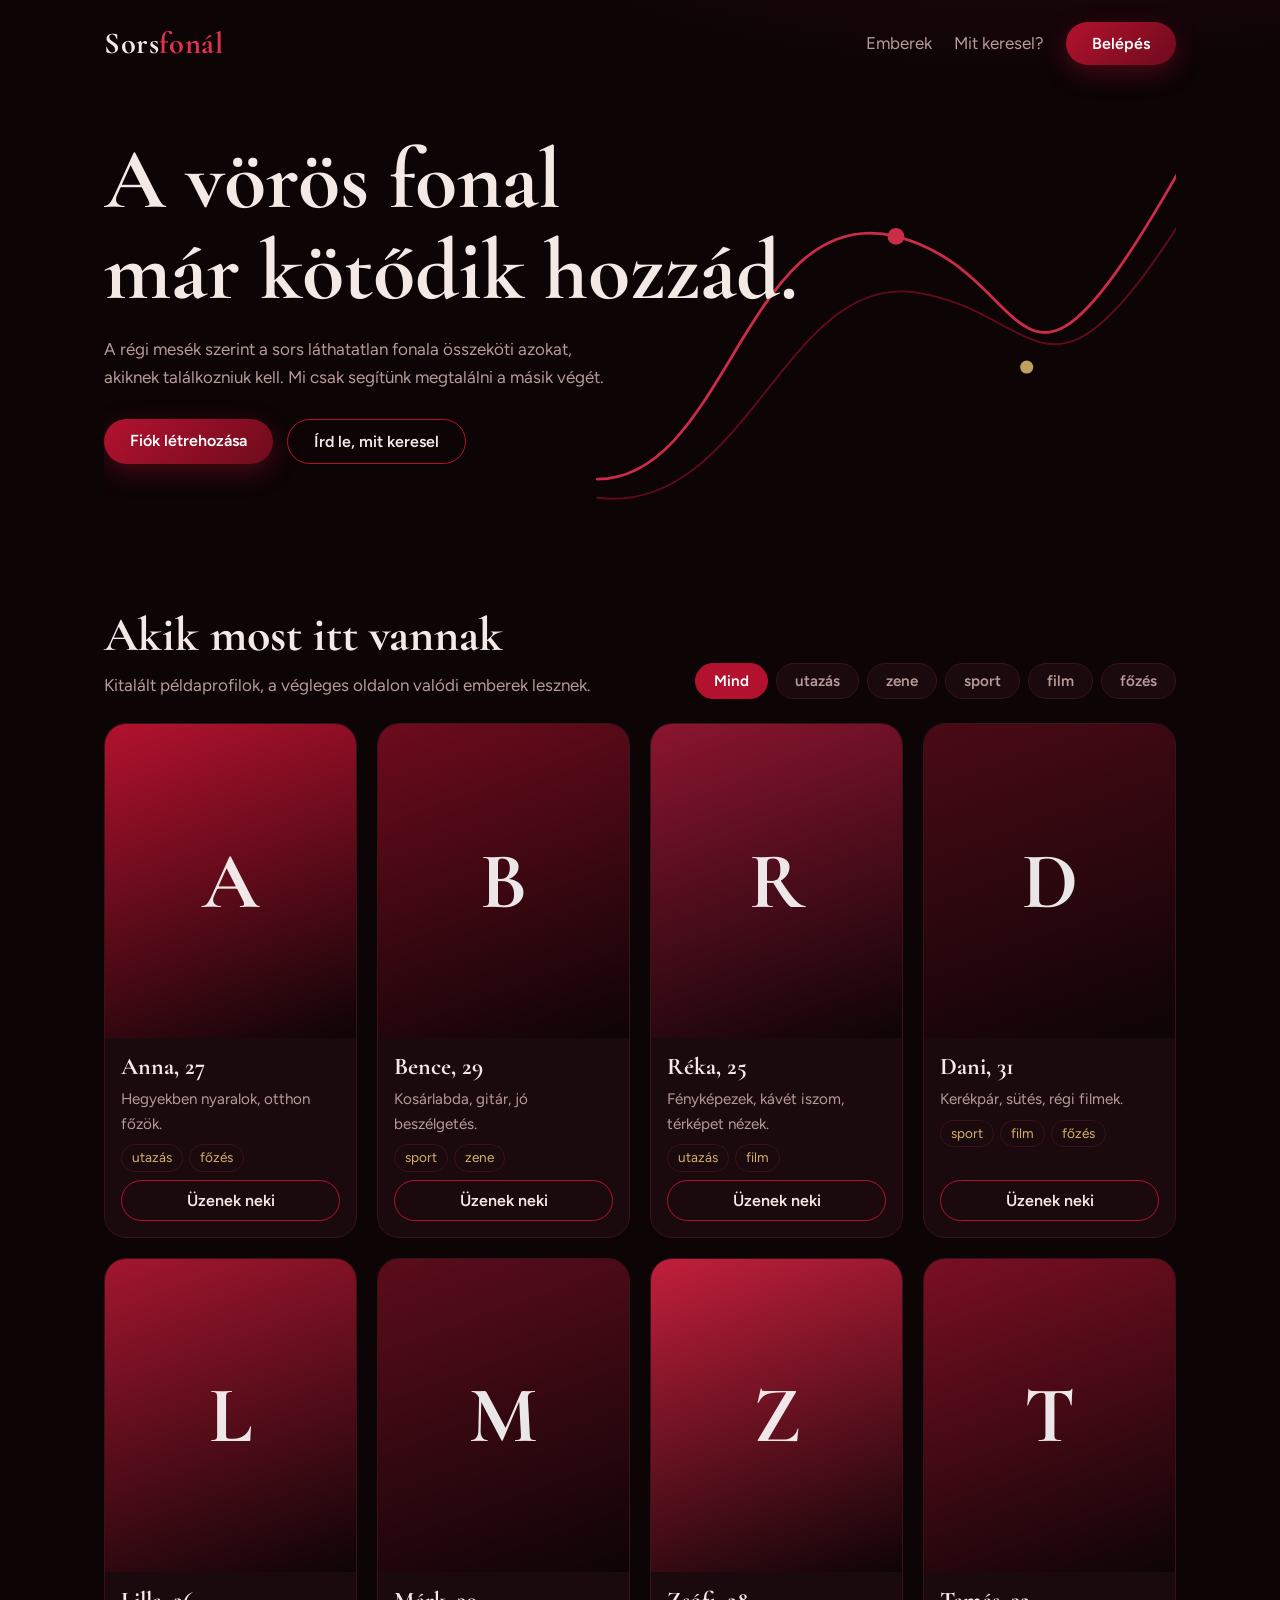
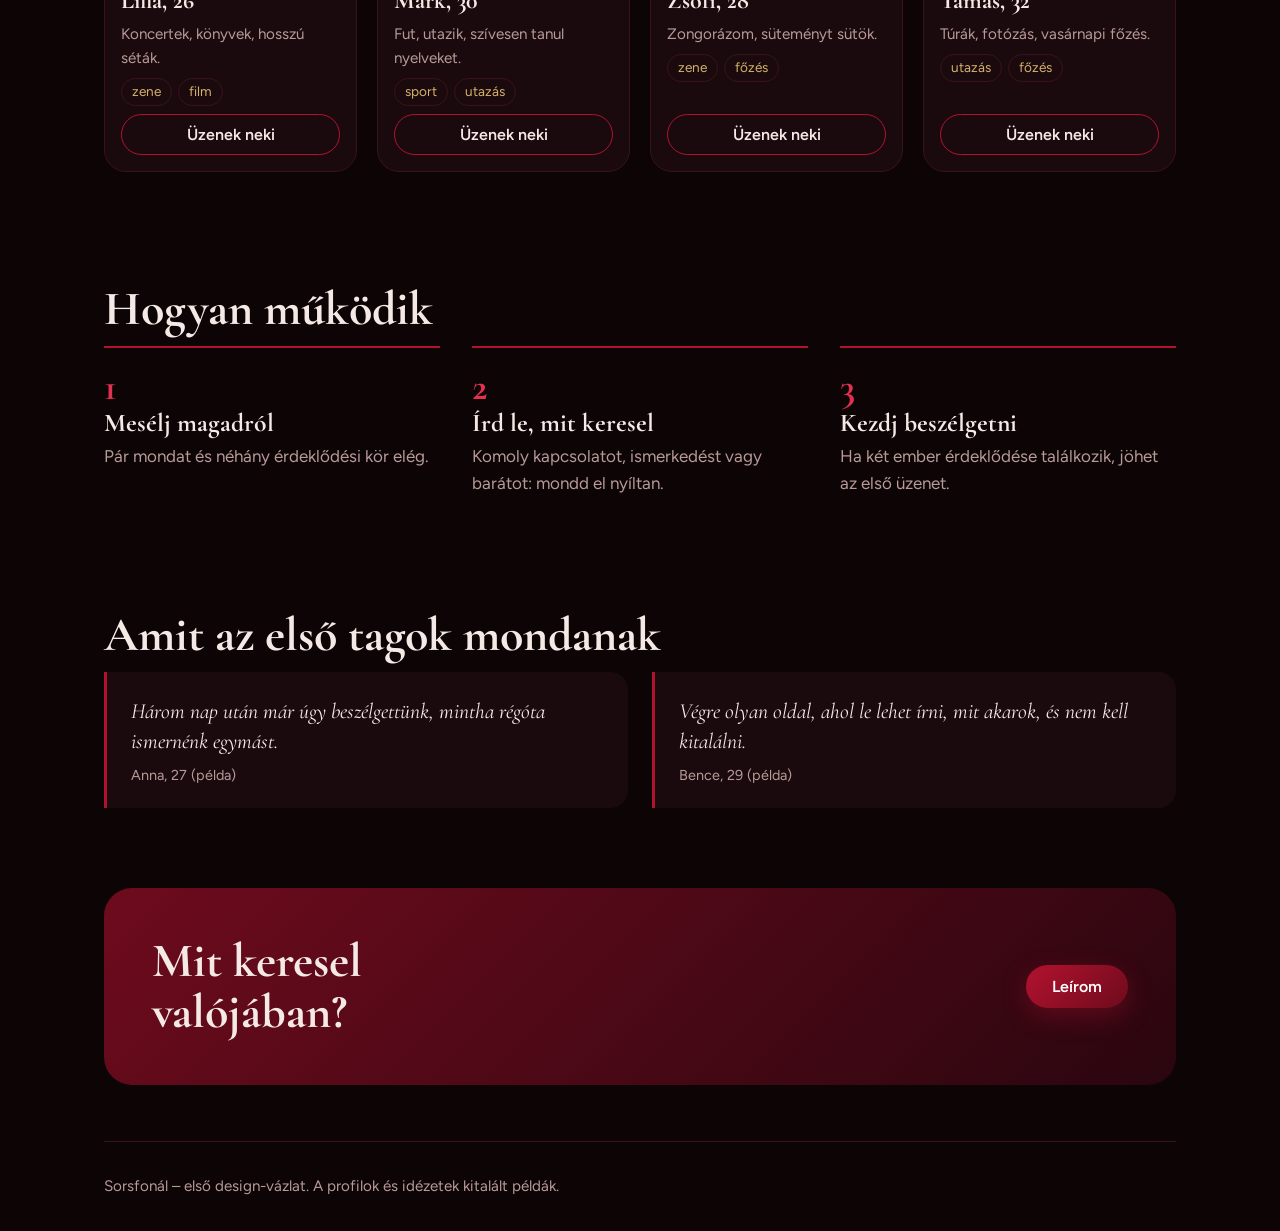
==== index.html @ 98fa2971 "Rename index (1).html to index.html" ====
<!DOCTYPE html>
<html lang="hu"><head><meta charset="utf-8"><meta name="viewport" content="width=device-width, initial-scale=1">
<title>Sorsfonál – a vörös fonal már kötődik hozzád</title>
<link href="https://fonts.googleapis.com/css2?family=Cormorant+Garamond:ital,wght@0,700;1,600&family=Figtree:wght@400;600&display=swap" rel="stylesheet">
<link rel="stylesheet" href="style.css"></head>
<body><div class="wrap">
<header><a class="logo" href="index.html">Sors<i>fonál</i></a>
<nav><a class="hide" href="#emberek">Emberek</a><a class="hide" href="keresek.html">Mit keresel?</a><a class="btn" href="belepes.html">Belépés</a></nav></header>

<div class="hero">
<svg class="thread" viewBox="0 0 600 500" fill="none" aria-hidden="true"><path d="M-20 420C120 420 140 120 300 160S420 420 620 60" stroke="#E0314F" stroke-width="3" stroke-linecap="round"/><path d="M-20 440C140 460 180 200 320 220S460 380 620 120" stroke="#6E0B1D" stroke-width="2" stroke-linecap="round"/><circle cx="300" cy="160" r="9" fill="#E0314F"/><circle cx="440" cy="300" r="7" fill="#D4B16A"/></svg>
<h1>A vörös fonal<br>már kötődik hozzád.</h1>
<p class="muted">A régi mesék szerint a sors láthatatlan fonala összeköti azokat, akiknek találkozniuk kell. Mi csak segítünk megtalálni a másik végét.</p>
<div class="row"><a class="btn" href="belepes.html">Fiók létrehozása</a><a class="btn ghost" href="keresek.html">Írd le, mit keresel</a></div>
</div>

<section id="emberek">
<div class="people-head"><div><h2>Akik most itt vannak</h2><p class="muted">Kitalált példaprofilok, a végleges oldalon valódi emberek lesznek.</p></div>
<div class="chips" id="chips"></div></div>
<div class="grid" id="grid"></div>
</section>

<section><h2>Hogyan működik</h2><div class="steps">
<div><h3>Mesélj magadról</h3><p class="muted">Pár mondat és néhány érdeklődési kör elég.</p></div>
<div><h3>Írd le, mit keresel</h3><p class="muted">Komoly kapcsolatot, ismerkedést vagy barátot: mondd el nyíltan.</p></div>
<div><h3>Kezdj beszélgetni</h3><p class="muted">Ha két ember érdeklődése találkozik, jöhet az első üzenet.</p></div></div></section>

<section><h2>Amit az első tagok mondanak</h2><div class="quotes">
<blockquote>Három nap után már úgy beszélgettünk, mintha régóta ismernénk egymást.<small>Anna, 27 (példa)</small></blockquote>
<blockquote>Végre olyan oldal, ahol le lehet írni, mit akarok, és nem kell kitalálni.<small>Bence, 29 (példa)</small></blockquote></div></section>

<div class="cta"><h2>Mit keresel valójában?</h2><a class="btn" href="keresek.html">Leírom</a></div>
<footer>Sorsfonál – első design-vázlat. A profilok és idézetek kitalált példák.</footer>
</div>
<script>
const P=[
['Anna',27,'Hegyekben nyaralok, otthon főzök.',['utazás','főzés'],'#B3122E'],
['Bence',29,'Kosárlabda, gitár, jó beszélgetés.',['sport','zene'],'#6E0B1D'],
['Réka',25,'Fényképezek, kávét iszom, térképet nézek.',['utazás','film'],'#8C1530'],
['Dani',31,'Kerékpár, sütés, régi filmek.',['sport','film','főzés'],'#4A0A15'],
['Lilla',26,'Koncertek, könyvek, hosszú séták.',['zene','film'],'#A3162F'],
['Márk',30,'Fut, utazik, szívesen tanul nyelveket.',['sport','utazás'],'#5C0C1B'],
['Zsófi',28,'Zongorázom, süteményt sütök.',['zene','főzés'],'#C21F3B'],
['Tamás',32,'Túrák, fotózás, vasárnapi főzés.',['utazás','főzés'],'#7A0F22']];
const T=['Mind','utazás','zene','sport','film','főzés'];let cur='Mind';
const chips=document.getElementById('chips'),grid=document.getElementById('grid');
function draw(){
 chips.innerHTML=T.map(t=>`<button class="chip" aria-pressed="${t===cur}" data-t="${t}">${t}</button>`).join('');
 grid.innerHTML=P.filter(p=>cur==='Mind'||p[3].includes(cur)).map(p=>`<article class="person"><div class="pic" style="background:linear-gradient(160deg,${p[4]},#0D0406)">${p[0][0]}</div><div class="in"><h3>${p[0]}, ${p[1]}</h3><p>${p[2]}</p><div class="tags">${p[3].map(x=>`<span>${x}</span>`).join('')}</div><a class="btn ghost" href="belepes.html">Üzenek neki</a></div></article>`).join('');
 chips.querySelectorAll('button').forEach(b=>b.onclick=()=>{cur=b.dataset.t;draw()});
}
draw();
</script></body></html>
---- style.css ----
:root{--bg:#0D0406;--panel:#1A0A0E;--line:#3A1219;--red:#B3122E;--red2:#E0314F;--deep:#6E0B1D;--gold:#D4B16A;--ink:#F5E9E6;--muted:#B89A98;
--head:'Cormorant Garamond',Georgia,serif;--body:'Figtree','Segoe UI',Arial,sans-serif}
*{box-sizing:border-box;margin:0}
body{background:radial-gradient(1200px 600px at 80% -10%,#3A0A16 0%,transparent 60%),var(--bg);color:var(--ink);font:1.0625rem/1.6 var(--body);min-height:100vh}
a{color:inherit}
:focus-visible{outline:3px solid var(--gold);outline-offset:3px}
.wrap{max-width:1120px;margin:0 auto;padding:0 24px}
header{display:flex;justify-content:space-between;align-items:center;padding:22px 0}
.logo{font:700 1.9rem var(--head);text-decoration:none;letter-spacing:.02em}
.logo i{color:var(--red2);font-style:normal}
nav{display:flex;gap:22px;align-items:center}
nav a{text-decoration:none;color:var(--muted)}
nav a:hover{color:var(--ink)}
.btn{font:600 1rem var(--body);border:0;border-radius:999px;padding:12px 26px;cursor:pointer;background:linear-gradient(135deg,var(--red),var(--deep));color:#fff;text-decoration:none;display:inline-block;box-shadow:0 8px 24px rgba(179,18,46,.35)}
.btn.ghost{background:transparent;border:1px solid var(--red);box-shadow:none;color:var(--ink)}
h1,h2,h3{font-family:var(--head);font-weight:700;line-height:1.05}
h1{font-size:clamp(2.8rem,7vw,5.4rem);margin-bottom:20px}
h2{font-size:clamp(2rem,4vw,3rem);margin-bottom:12px}
.muted{color:var(--muted)}
.hero{position:relative;padding:48px 0 90px;overflow:hidden}
.hero p{max-width:46ch;margin-bottom:28px}
.hero .row{display:flex;gap:14px;flex-wrap:wrap}
.thread{position:absolute;right:-40px;top:0;width:60%;max-width:640px;height:100%;z-index:-1;opacity:.9}
section{padding:56px 0}
.people-head{display:flex;justify-content:space-between;align-items:end;gap:16px;flex-wrap:wrap;margin-bottom:24px}
.chips{display:flex;gap:8px;flex-wrap:wrap}
.chip{font:600 .95rem var(--body);border:1px solid var(--line);background:var(--panel);color:var(--muted);border-radius:999px;padding:8px 18px;cursor:pointer}
.chip[aria-pressed=true]{background:var(--red);border-color:var(--red);color:#fff}
.grid{display:grid;grid-template-columns:repeat(4,1fr);gap:20px}
.person{background:var(--panel);border:1px solid var(--line);border-radius:22px;overflow:hidden;display:flex;flex-direction:column}
.pic{aspect-ratio:4/5;display:grid;place-items:center;font:700 5rem var(--head);color:rgba(255,255,255,.9)}
.person div.in{padding:16px;display:flex;flex-direction:column;gap:8px;flex:1}
.person h3{font-size:1.5rem}
.person p{color:var(--muted);font-size:.95rem}
.tags{display:flex;gap:6px;flex-wrap:wrap}
.tags span{border:1px solid var(--line);border-radius:999px;padding:2px 10px;font-size:.85rem;color:var(--gold)}
.person .btn{margin-top:auto;text-align:center;padding:10px}
.steps{display:grid;grid-template-columns:repeat(3,1fr);gap:32px;counter-reset:s}
.steps div{border-top:2px solid var(--red);padding-top:16px}
.steps h3{font-size:1.6rem;margin-bottom:6px}
.steps div::before{counter-increment:s;content:counter(s);font:700 2.4rem var(--head);color:var(--red2)}
.quotes{display:grid;grid-template-columns:1fr 1fr;gap:24px}
blockquote{background:var(--panel);border-left:3px solid var(--red);padding:24px;border-radius:0 18px 18px 0;font:italic 1.35rem/1.4 var(--head)}
blockquote small{display:block;margin-top:10px;font:.9rem var(--body);color:var(--muted)}
.cta{background:linear-gradient(135deg,var(--deep),#2A060F);border-radius:28px;padding:48px;display:flex;justify-content:space-between;align-items:center;gap:24px;flex-wrap:wrap;margin:24px 0 56px}
.cta h2{max-width:16ch;margin:0}
footer{padding:32px 0;color:var(--muted);font-size:.95rem;border-top:1px solid var(--line)}
.card{max-width:520px;margin:40px auto 80px;background:var(--panel);border:1px solid var(--line);border-radius:26px;padding:36px}
.card.wide{max-width:760px}
.card h1{font-size:2.6rem;margin-bottom:8px}
label,legend{display:block;font-weight:600;margin:16px 0 6px}
input,select,textarea{width:100%;font:inherit;color:var(--ink);background:var(--bg);border:1px solid var(--line);border-radius:14px;padding:12px 14px}
textarea{min-height:130px;resize:vertical}
fieldset{border:0;padding:0}
.checks{display:flex;gap:8px;flex-wrap:wrap}
.checks label{font-weight:400;margin:0;border:1px solid var(--line);border-radius:999px;padding:6px 14px;cursor:pointer}
.checks input{width:auto;margin-right:6px}
.two{display:grid;grid-template-columns:1fr 1fr;gap:14px}
.tabs{display:flex;gap:8px;margin:20px 0 4px}
.msg{margin-top:16px;color:var(--gold)}
@media(max-width:900px){.grid{grid-template-columns:repeat(2,1fr)}.steps,.quotes{grid-template-columns:1fr}.thread{opacity:.35;width:100%}nav a.hide{display:none}}
@media(max-width:480px){.two{grid-template-columns:1fr}.cta{padding:32px 24px}}
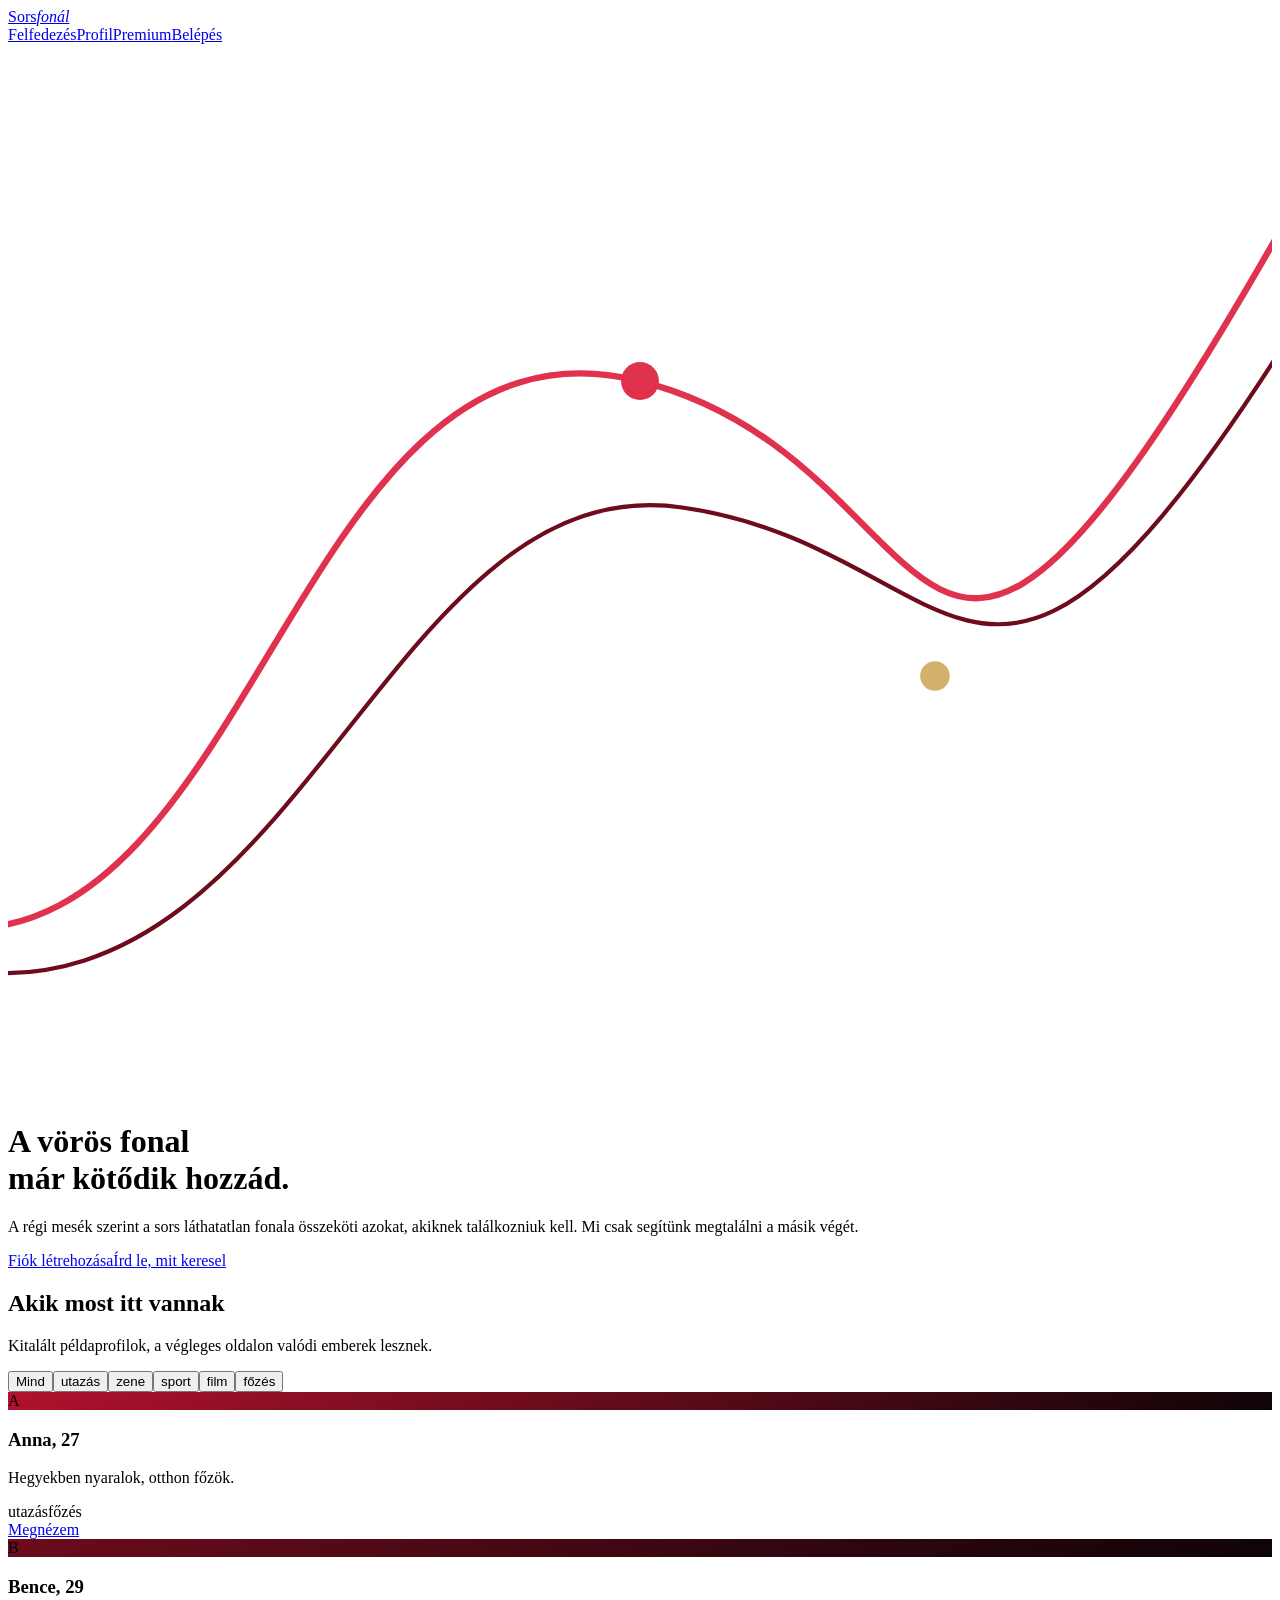
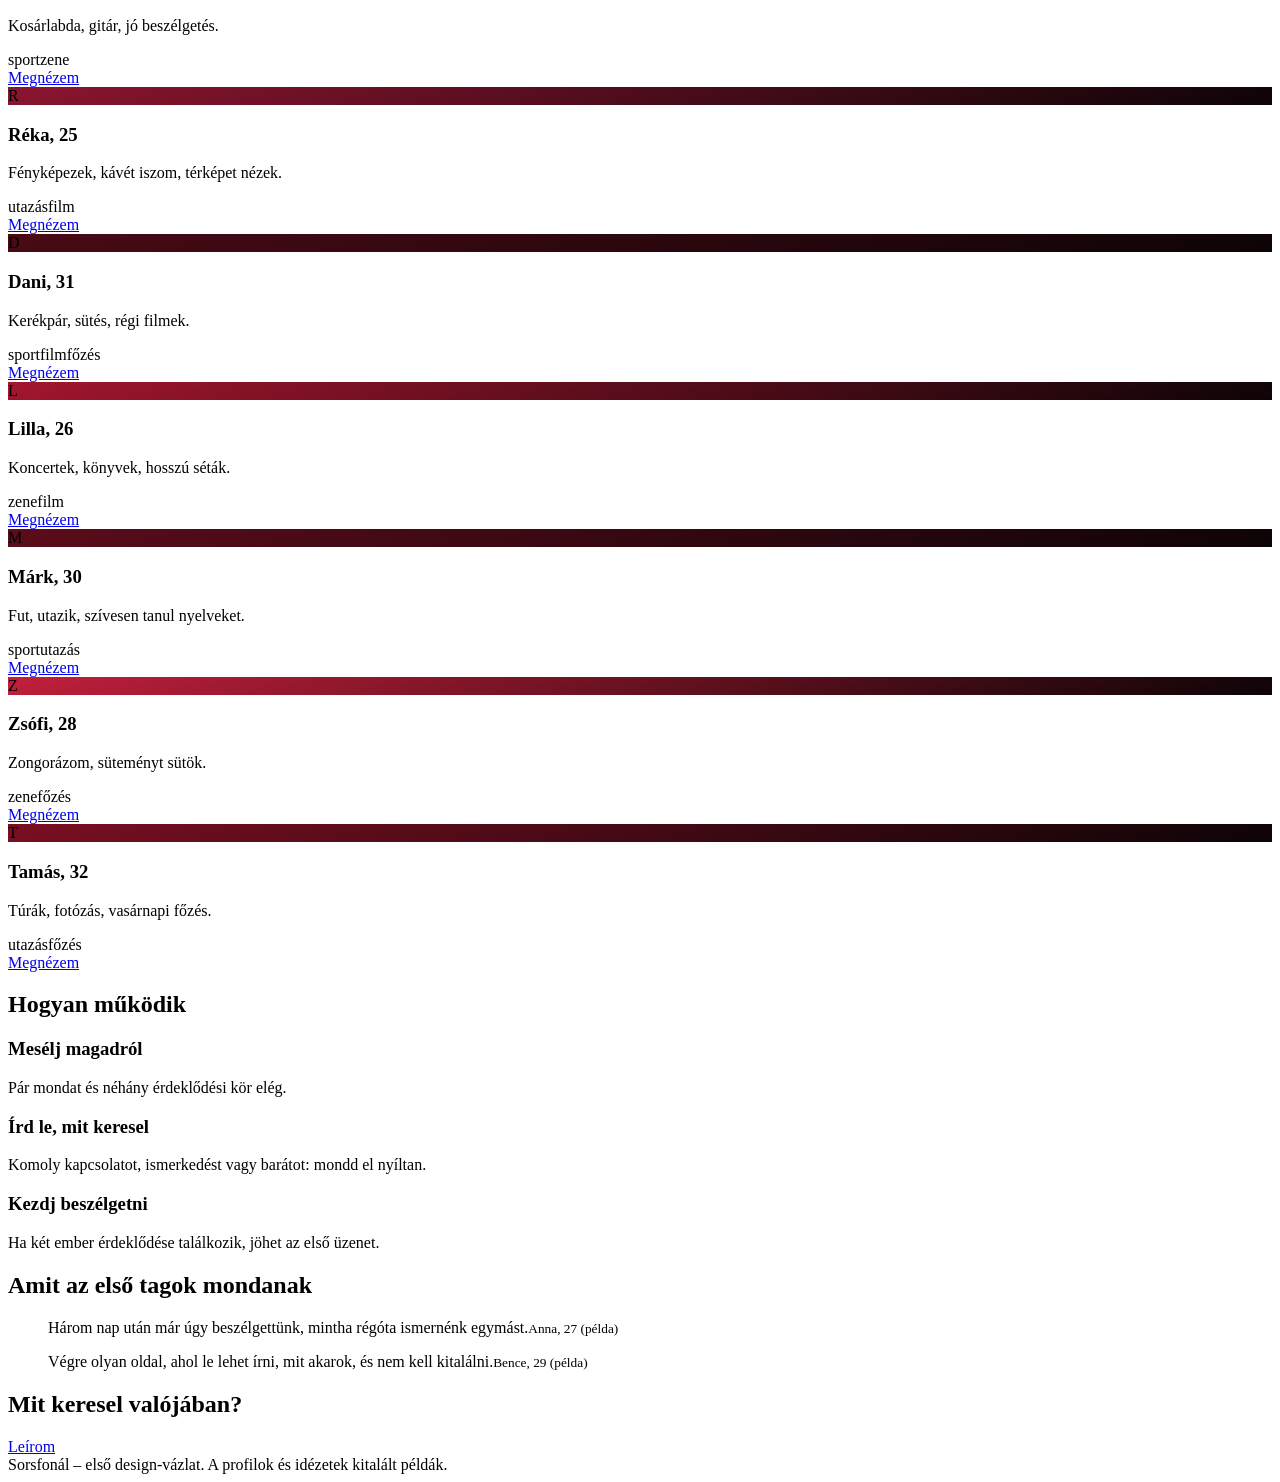
==== commit 02d0f5d4: "Rename index (2).html to index.html" ====
--- a/index.html
+++ b/index.html
@@ -2,10 +2,10 @@
 <html lang="hu"><head><meta charset="utf-8"><meta name="viewport" content="width=device-width, initial-scale=1">
 <title>Sorsfonál – a vörös fonal már kötődik hozzád</title>
 <link href="https://fonts.googleapis.com/css2?family=Cormorant+Garamond:ital,wght@0,700;1,600&family=Figtree:wght@400;600&display=swap" rel="stylesheet">
-<link rel="stylesheet" href="style.css"></head>
+<link rel="stylesheet" href="style.css"><script src="script.js"></script></head>
 <body><div class="wrap">
 <header><a class="logo" href="index.html">Sors<i>fonál</i></a>
-<nav><a class="hide" href="#emberek">Emberek</a><a class="hide" href="keresek.html">Mit keresel?</a><a class="btn" href="belepes.html">Belépés</a></nav></header>
+<nav><a href="felfedezes.html">Felfedezés</a><a href="profil.html">Profil</a><a href="premium.html">Premium</a><a class="btn" href="belepes.html">Belépés</a></nav></header>
 
 <div class="hero">
 <svg class="thread" viewBox="0 0 600 500" fill="none" aria-hidden="true"><path d="M-20 420C120 420 140 120 300 160S420 420 620 60" stroke="#E0314F" stroke-width="3" stroke-linecap="round"/><path d="M-20 440C140 460 180 200 320 220S460 380 620 120" stroke="#6E0B1D" stroke-width="2" stroke-linecap="round"/><circle cx="300" cy="160" r="9" fill="#E0314F"/><circle cx="440" cy="300" r="7" fill="#D4B16A"/></svg>
@@ -46,7 +46,7 @@
 const chips=document.getElementById('chips'),grid=document.getElementById('grid');
 function draw(){
  chips.innerHTML=T.map(t=>`<button class="chip" aria-pressed="${t===cur}" data-t="${t}">${t}</button>`).join('');
- grid.innerHTML=P.filter(p=>cur==='Mind'||p[3].includes(cur)).map(p=>`<article class="person"><div class="pic" style="background:linear-gradient(160deg,${p[4]},#0D0406)">${p[0][0]}</div><div class="in"><h3>${p[0]}, ${p[1]}</h3><p>${p[2]}</p><div class="tags">${p[3].map(x=>`<span>${x}</span>`).join('')}</div><a class="btn ghost" href="belepes.html">Üzenek neki</a></div></article>`).join('');
+ grid.innerHTML=P.filter(p=>cur==='Mind'||p[3].includes(cur)).map(p=>`<article class="person"><div class="pic" style="background:linear-gradient(160deg,${p[4]},#0D0406)">${p[0][0]}</div><div class="in"><h3>${p[0]}, ${p[1]}</h3><p>${p[2]}</p><div class="tags">${p[3].map(x=>`<span>${x}</span>`).join('')}</div><a class="btn ghost" href="felfedezes.html">Megnézem</a></div></article>`).join('');
  chips.querySelectorAll('button').forEach(b=>b.onclick=()=>{cur=b.dataset.t;draw()});
 }
 draw();
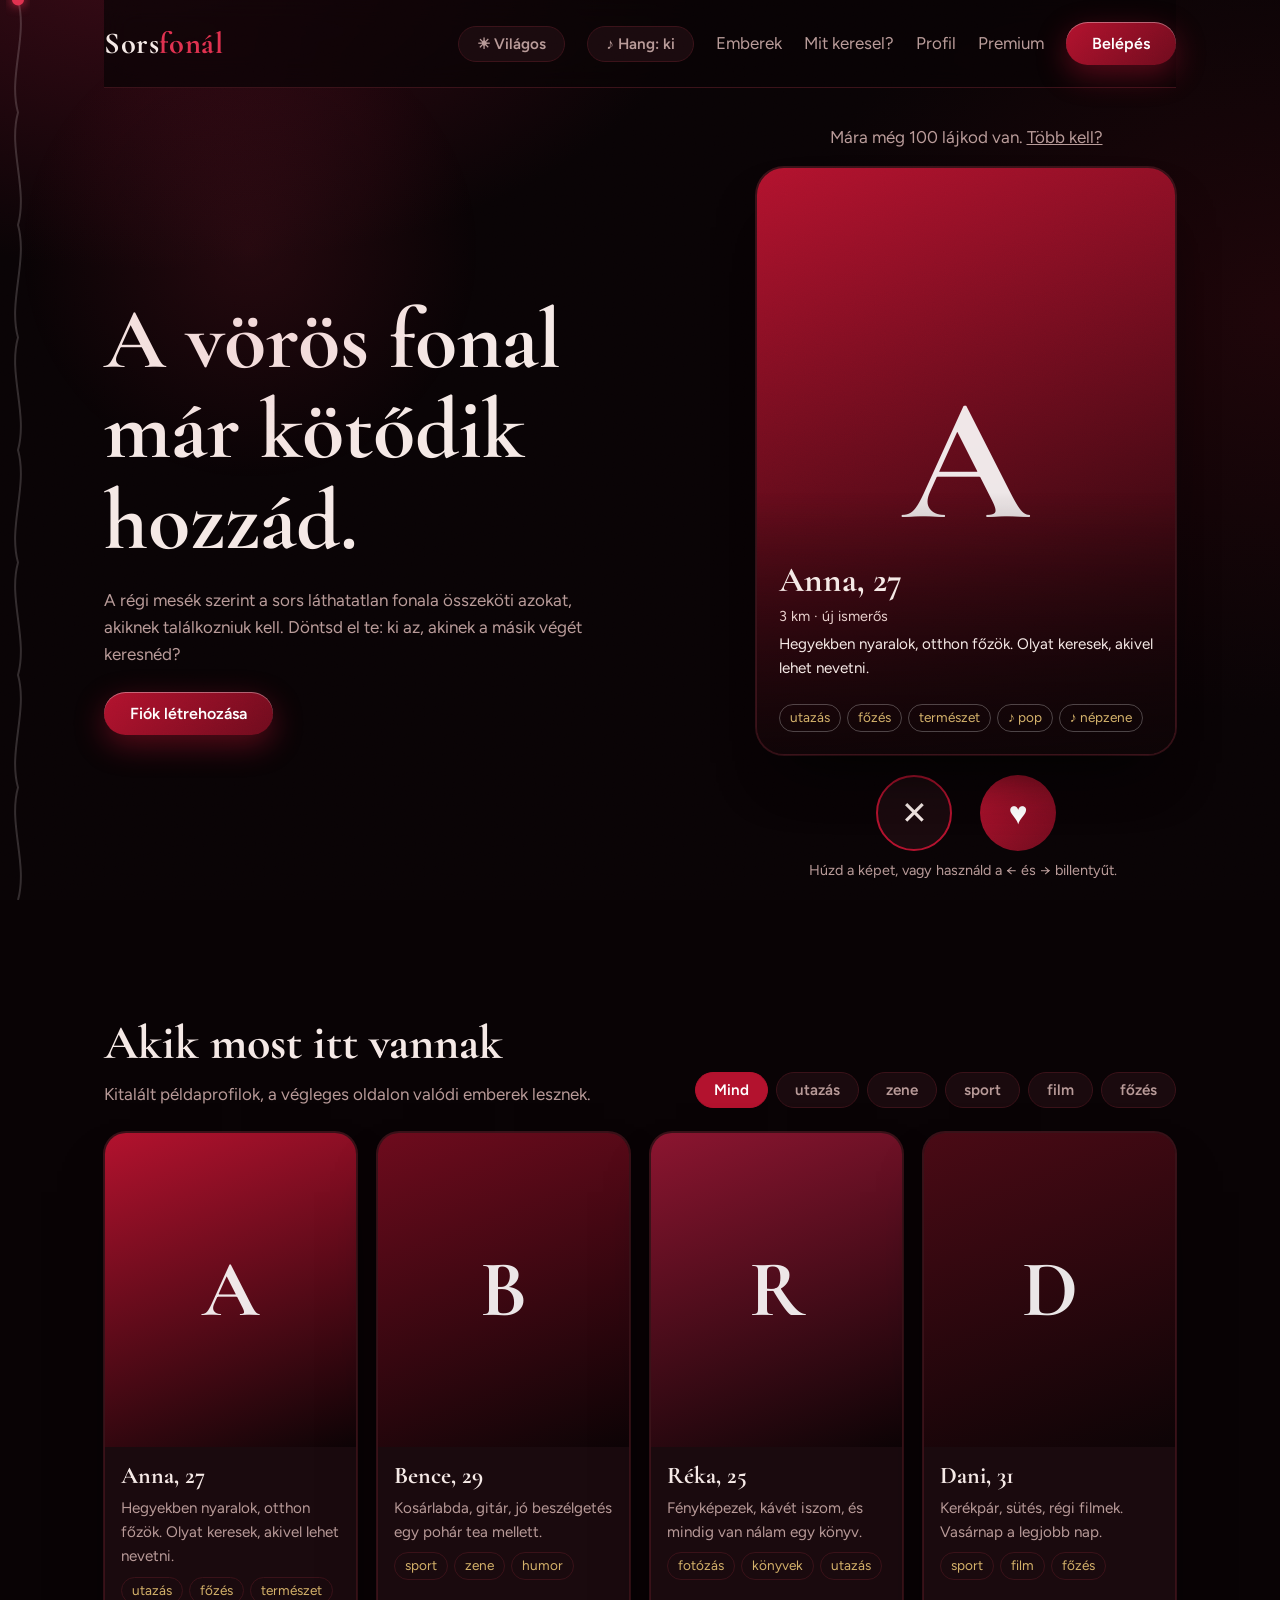
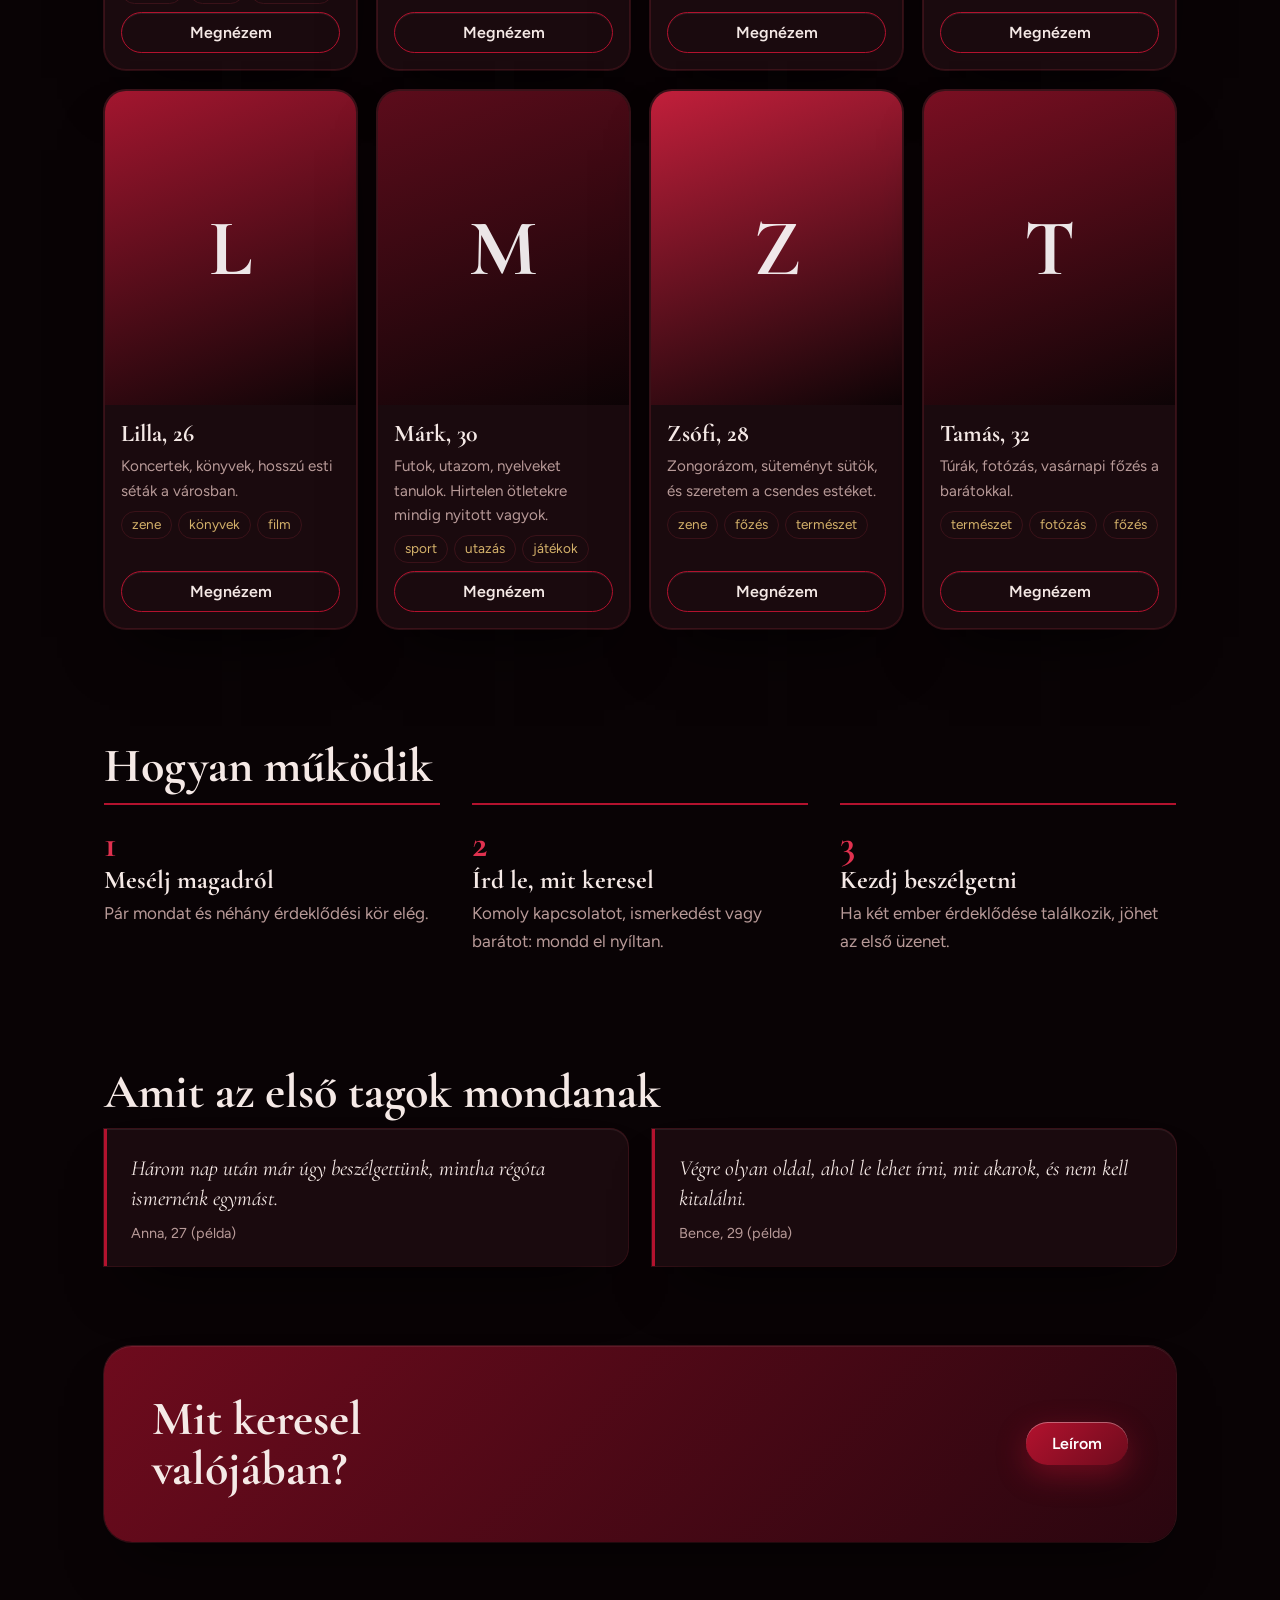
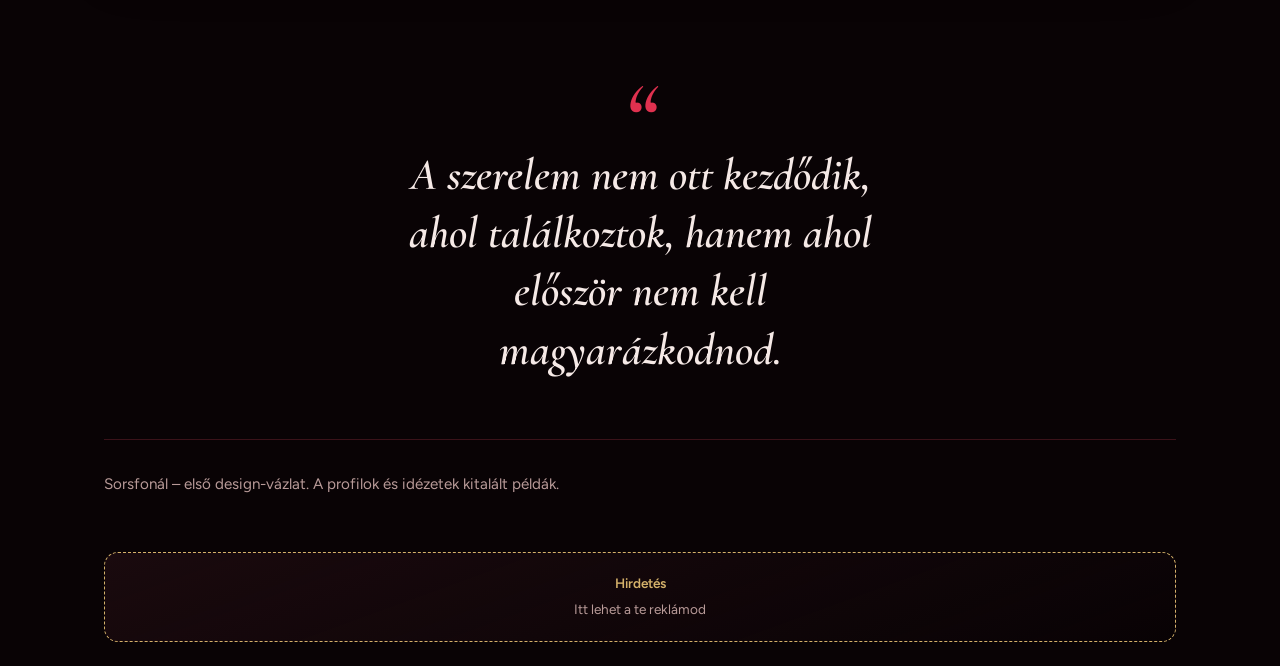
==== commit 271146d1: "Add files via upload" ====
--- a/index.html
+++ b/index.html
@@ -5,13 +5,21 @@
 <link rel="stylesheet" href="style.css"><script src="script.js"></script></head>
 <body><div class="wrap">
 <header><a class="logo" href="index.html">Sors<i>fonál</i></a>
-<nav><a href="felfedezes.html">Felfedezés</a><a href="profil.html">Profil</a><a href="premium.html">Premium</a><a class="btn" href="belepes.html">Belépés</a></nav></header>
+<nav><a href="#emberek">Emberek</a><a href="keresek.html">Mit keresel?</a><a href="profil.html">Profil</a><a href="premium.html">Premium</a><a class="btn" href="belepes.html">Belépés</a></nav></header>
 
-<div class="hero">
-<svg class="thread" viewBox="0 0 600 500" fill="none" aria-hidden="true"><path d="M-20 420C120 420 140 120 300 160S420 420 620 60" stroke="#E0314F" stroke-width="3" stroke-linecap="round"/><path d="M-20 440C140 460 180 200 320 220S460 380 620 120" stroke="#6E0B1D" stroke-width="2" stroke-linecap="round"/><circle cx="300" cy="160" r="9" fill="#E0314F"/><circle cx="440" cy="300" r="7" fill="#D4B16A"/></svg>
+<div class="hero2">
+<div>
 <h1>A vörös fonal<br>már kötődik hozzád.</h1>
-<p class="muted">A régi mesék szerint a sors láthatatlan fonala összeköti azokat, akiknek találkozniuk kell. Mi csak segítünk megtalálni a másik végét.</p>
-<div class="row"><a class="btn" href="belepes.html">Fiók létrehozása</a><a class="btn ghost" href="keresek.html">Írd le, mit keresel</a></div>
+<p class="muted">A régi mesék szerint a sors láthatatlan fonala összeköti azokat, akiknek találkozniuk kell. Döntsd el te: ki az, akinek a másik végét keresnéd?</p>
+<a class="btn" href="belepes.html">Fiók létrehozása</a>
+</div>
+<div id="ismerkedes">
+<p class="muted" id="left" style="text-align:center;margin:0 0 6px"></p>
+<div class="deck" id="deck"></div>
+<div class="vote"><button class="big" id="no" data-fx="1" aria-label="Nem">✕</button><button class="big yes" id="yes" data-fx="1" aria-label="Igen">♥</button></div>
+<p class="sub muted" style="font-size:.9rem">Húzd a képet, vagy használd a ← és → billentyűt.</p>
+<p class="sub msg" id="note" role="status"></p>
+</div>
 </div>
 
 <section id="emberek">
@@ -30,24 +38,71 @@
 <blockquote>Végre olyan oldal, ahol le lehet írni, mit akarok, és nem kell kitalálni.<small>Bence, 29 (példa)</small></blockquote></div></section>
 
 <div class="cta"><h2>Mit keresel valójában?</h2><a class="btn" href="keresek.html">Leírom</a></div>
+
+<div class="lovequote">A szerelem nem ott kezdődik, ahol találkoztok, hanem ahol először nem kell magyarázkodnod.</div>
 <footer>Sorsfonál – első design-vázlat. A profilok és idézetek kitalált példák.</footer>
 </div>
 <script>
 const P=[
-['Anna',27,'Hegyekben nyaralok, otthon főzök.',['utazás','főzés'],'#B3122E'],
-['Bence',29,'Kosárlabda, gitár, jó beszélgetés.',['sport','zene'],'#6E0B1D'],
-['Réka',25,'Fényképezek, kávét iszom, térképet nézek.',['utazás','film'],'#8C1530'],
-['Dani',31,'Kerékpár, sütés, régi filmek.',['sport','film','főzés'],'#4A0A15'],
-['Lilla',26,'Koncertek, könyvek, hosszú séták.',['zene','film'],'#A3162F'],
-['Márk',30,'Fut, utazik, szívesen tanul nyelveket.',['sport','utazás'],'#5C0C1B'],
-['Zsófi',28,'Zongorázom, süteményt sütök.',['zene','főzés'],'#C21F3B'],
-['Tamás',32,'Túrák, fotózás, vasárnapi főzés.',['utazás','főzés'],'#7A0F22']];
+['Anna',27,3,'Hegyekben nyaralok, otthon főzök. Olyat keresek, akivel lehet nevetni.',['utazás','főzés','természet'],['pop','népzene'],'#B3122E',1],
+['Bence',29,8,'Kosárlabda, gitár, jó beszélgetés egy pohár tea mellett.',['sport','zene','humor'],['rock','jazz'],'#6E0B1D',0],
+['Réka',25,5,'Fényképezek, kávét iszom, és mindig van nálam egy könyv.',['fotózás','könyvek','utazás'],['elektronikus','pop'],'#8C1530',1],
+['Dani',31,12,'Kerékpár, sütés, régi filmek. Vasárnap a legjobb nap.',['sport','film','főzés'],['rock','metál'],'#4A0A15',0],
+['Lilla',26,2,'Koncertek, könyvek, hosszú esti séták a városban.',['zene','könyvek','film'],['jazz','klasszikus'],'#A3162F',0],
+['Márk',30,15,'Futok, utazom, nyelveket tanulok. Hirtelen ötletekre mindig nyitott vagyok.',['sport','utazás','játékok'],['hip-hop','elektronikus'],'#5C0C1B',1],
+['Zsófi',28,6,'Zongorázom, süteményt sütök, és szeretem a csendes estéket.',['zene','főzés','természet'],['klasszikus','jazz'],'#C21F3B',0],
+['Tamás',32,9,'Túrák, fotózás, vasárnapi főzés a barátokkal.',['természet','fotózás','főzés'],['népzene','rock'],'#7A0F22',0]];
+const el=id=>document.getElementById(id);
+const S=load('sf_set',{}),me=load('sf_profile',{}),mine=(me.interests||[]).concat(me.genres||[]);
+const deck=P.filter(p=>p[1]>=(S.min||18)&&p[1]<=(S.max||99));
+const today=()=>new Date().toISOString().slice(0,10);
+const prem=()=>load('sf_premium',false);
+const used=()=>{const d=load('sf_likes',{});return d.day===today()?d.n:0};
+const cap=()=>prem()?Infinity:100;
+let i=0;
+function left(){el('left').innerHTML=prem()?'Korlátlan lájk <span class="badge">Prémium</span>':'Mára még '+(cap()-used())+' lájkod van. <a href="premium.html">Több kell?</a>'}
+function cardHtml(p){
+ const common=p[4].concat(p[5]).filter(x=>mine.includes(x));
+ return '<div class="stamp y">IGEN</div><div class="stamp n">NEM</div><div class="pic" style="background:linear-gradient(160deg,'+p[6]+',#0D0406)">'+p[0][0]+'</div><div class="info"><h2>'+p[0]+', '+p[1]+'</h2><div class="row2">'+(S.hideDist?'':p[2]+' km · ')+(common.length?common.length+' közös érdeklődés':'új ismerős')+'</div><p style="font-size:.95rem">'+p[3]+'</p><div class="tags" style="margin-top:8px">'+p[4].map(x=>'<span>'+x+'</span>').join('')+p[5].map(x=>'<span>♪ '+x+'</span>').join('')+'</div></div>';
+}
+function render(){
+ left();const d=el('deck');d.innerHTML='';
+ if(i>=deck.length){d.innerHTML='<div class="empty"><div><h2>Mára elfogytak a profilok</h2><p class="muted">Szélesítsd a korhatárt a <a href="profil.html">beállításokban</a>, vagy nézz vissza később.</p></div></div>';el('yes').disabled=el('no').disabled=true;return}
+ if(deck[i+1]){const b=document.createElement('div');b.className='sw back';b.innerHTML=cardHtml(deck[i+1]);d.appendChild(b)}
+ const c=document.createElement('div');c.className='sw';c.innerHTML=cardHtml(deck[i]);d.appendChild(c);drag(c);
+}
+function decide(yes){
+ const c=document.querySelector('.sw:not(.back)');if(!c)return;
+ el('note').textContent='';
+ if(yes&&used()>=cap()){el('note').innerHTML='Elfogyott a mai lájkod. A Prémiummal korlátlan lájkod lesz. <a href="premium.html">Megnézem</a>';c.style.transform='';return}
+ const p=deck[i],r=c.getBoundingClientRect();
+ if(yes)save('sf_likes',{day:today(),n:used()+1});
+ sfx(yes?'yes':'no');burst(r.left+r.width/2,r.top+r.height/2,yes?'yes':'no');
+ c.style.transform='translateX('+(yes?'140%':'-140%')+') rotate('+(yes?18:-18)+'deg)';c.style.opacity=0;
+ setTimeout(()=>{i++;render();if(yes&&p[7])match(p)},300);
+}
+function match(p){
+ sfx('match');
+ const o=document.createElement('div');o.className='overlay';
+ o.innerHTML='<div><h2>Egyezés!</h2><p>Te és '+p[0]+' kölcsönösen tetszetek egymásnak.</p><p style="margin-top:20px"><button class="btn">Tovább</button></p></div>';
+ o.querySelector('button').onclick=()=>o.remove();document.body.appendChild(o);
+ burst(innerWidth/2,innerHeight/2,'yes');
+}
+function drag(c){let x0=null,dx=0;
+ const yS=c.querySelector('.y'),nS=c.querySelector('.n');
+ c.onpointerdown=e=>{x0=e.clientX;c.setPointerCapture(e.pointerId);c.style.transition='none'};
+ c.onpointermove=e=>{if(x0===null)return;dx=e.clientX-x0;c.style.transform='translateX('+dx+'px) rotate('+dx/20+'deg)';yS.style.opacity=Math.max(0,dx/120);nS.style.opacity=Math.max(0,-dx/120)};
+ c.onpointerup=()=>{if(x0===null)return;x0=null;c.style.transition='';if(Math.abs(dx)>110){decide(dx>0)}else{c.style.transform='';yS.style.opacity=nS.style.opacity=0}dx=0};
+}
+el('yes').onclick=()=>decide(true);el('no').onclick=()=>decide(false);
+document.onkeydown=e=>{if(e.key==='ArrowRight')decide(true);if(e.key==='ArrowLeft')decide(false)};
+render();
+
 const T=['Mind','utazás','zene','sport','film','főzés'];let cur='Mind';
-const chips=document.getElementById('chips'),grid=document.getElementById('grid');
 function draw(){
- chips.innerHTML=T.map(t=>`<button class="chip" aria-pressed="${t===cur}" data-t="${t}">${t}</button>`).join('');
- grid.innerHTML=P.filter(p=>cur==='Mind'||p[3].includes(cur)).map(p=>`<article class="person"><div class="pic" style="background:linear-gradient(160deg,${p[4]},#0D0406)">${p[0][0]}</div><div class="in"><h3>${p[0]}, ${p[1]}</h3><p>${p[2]}</p><div class="tags">${p[3].map(x=>`<span>${x}</span>`).join('')}</div><a class="btn ghost" href="felfedezes.html">Megnézem</a></div></article>`).join('');
- chips.querySelectorAll('button').forEach(b=>b.onclick=()=>{cur=b.dataset.t;draw()});
+ el('chips').innerHTML=T.map(t=>`<button class="chip" aria-pressed="${t===cur}" data-t="${t}">${t}</button>`).join('');
+ el('grid').innerHTML=P.filter(p=>cur==='Mind'||p[4].includes(cur)).map(p=>`<article class="person"><div class="pic" style="background:linear-gradient(160deg,${p[6]},#0D0406)">${p[0][0]}</div><div class="in"><h3>${p[0]}, ${p[1]}</h3><p>${p[3]}</p><div class="tags">${p[4].map(x=>`<span>${x}</span>`).join('')}</div><a class="btn ghost" href="#ismerkedes">Megnézem</a></div></article>`).join('');
+ el('chips').querySelectorAll('button').forEach(b=>b.onclick=()=>{cur=b.dataset.t;draw()});
 }
 draw();
 </script></body></html>
--- a/style.css
+++ b/style.css
@@ -0,0 +1,123 @@
+:root{--bg:#0D0406;--panel:#1A0A0E;--line:#3A1219;--red:#B3122E;--red2:#E0314F;--deep:#6E0B1D;--gold:#D4B16A;--ink:#F5E9E6;--muted:#B89A98;
+--glow:#3A0A16;--head:'Cormorant Garamond',Georgia,serif;--body:'Figtree','Segoe UI',Arial,sans-serif}
+*{box-sizing:border-box;margin:0}
+body{background:radial-gradient(1200px 600px at 80% -10%,var(--glow) 0%,transparent 60%),var(--bg);color:var(--ink);font:1.0625rem/1.6 var(--body);min-height:100vh}
+a{color:inherit}
+:focus-visible{outline:3px solid var(--gold);outline-offset:3px}
+.wrap{max-width:1120px;margin:0 auto;padding:0 24px}
+header{display:flex;justify-content:space-between;align-items:center;padding:22px 0}
+.logo{font:700 1.9rem var(--head);text-decoration:none;letter-spacing:.02em}
+.logo i{color:var(--red2);font-style:normal}
+nav{display:flex;gap:22px;align-items:center}
+nav a{text-decoration:none;color:var(--muted)}
+nav a:hover{color:var(--ink)}
+.btn{font:600 1rem var(--body);border:0;border-radius:999px;padding:12px 26px;cursor:pointer;background:linear-gradient(135deg,var(--red),var(--deep));color:#fff;text-decoration:none;display:inline-block;box-shadow:0 8px 24px rgba(179,18,46,.35)}
+.btn.ghost{background:transparent;border:1px solid var(--red);box-shadow:none;color:var(--ink)}
+h1,h2,h3{font-family:var(--head);font-weight:700;line-height:1.05}
+h1{font-size:clamp(2.8rem,7vw,5.4rem);margin-bottom:20px}
+h2{font-size:clamp(2rem,4vw,3rem);margin-bottom:12px}
+.muted{color:var(--muted)}
+.hero{position:relative;padding:48px 0 90px;overflow:hidden}
+.hero p{max-width:46ch;margin-bottom:28px}
+.hero .row{display:flex;gap:14px;flex-wrap:wrap}
+.thread{position:absolute;right:-40px;top:0;width:60%;max-width:640px;height:100%;z-index:-1;opacity:.9}
+section{padding:56px 0}
+.people-head{display:flex;justify-content:space-between;align-items:end;gap:16px;flex-wrap:wrap;margin-bottom:24px}
+.chips{display:flex;gap:8px;flex-wrap:wrap}
+.chip{font:600 .95rem var(--body);border:1px solid var(--line);background:var(--panel);color:var(--muted);border-radius:999px;padding:8px 18px;cursor:pointer}
+.chip[aria-pressed=true]{background:var(--red);border-color:var(--red);color:#fff}
+.grid{display:grid;grid-template-columns:repeat(4,1fr);gap:20px}
+.person{background:var(--panel);border:1px solid var(--line);border-radius:22px;overflow:hidden;display:flex;flex-direction:column}
+.pic{aspect-ratio:4/5;display:grid;place-items:center;font:700 5rem var(--head);color:rgba(255,255,255,.9)}
+.person div.in{padding:16px;display:flex;flex-direction:column;gap:8px;flex:1}
+.person h3{font-size:1.5rem}
+.person p{color:var(--muted);font-size:.95rem}
+.tags{display:flex;gap:6px;flex-wrap:wrap}
+.tags span{border:1px solid var(--line);border-radius:999px;padding:2px 10px;font-size:.85rem;color:var(--gold)}
+.person .btn{margin-top:auto;text-align:center;padding:10px}
+.steps{display:grid;grid-template-columns:repeat(3,1fr);gap:32px;counter-reset:s}
+.steps div{border-top:2px solid var(--red);padding-top:16px}
+.steps h3{font-size:1.6rem;margin-bottom:6px}
+.steps div::before{counter-increment:s;content:counter(s);font:700 2.4rem var(--head);color:var(--red2)}
+.quotes{display:grid;grid-template-columns:1fr 1fr;gap:24px}
+blockquote{background:var(--panel);border-left:3px solid var(--red);padding:24px;border-radius:0 18px 18px 0;font:italic 1.35rem/1.4 var(--head)}
+blockquote small{display:block;margin-top:10px;font:.9rem var(--body);color:var(--muted)}
+.cta{background:linear-gradient(135deg,var(--deep),#2A060F);border-radius:28px;padding:48px;display:flex;justify-content:space-between;align-items:center;gap:24px;flex-wrap:wrap;margin:24px 0 56px}
+.cta h2{max-width:16ch;margin:0}
+footer{padding:32px 0;color:var(--muted);font-size:.95rem;border-top:1px solid var(--line)}
+.card{max-width:520px;margin:40px auto 80px;background:var(--panel);border:1px solid var(--line);border-radius:26px;padding:36px}
+.card.wide{max-width:760px}
+.card h1{font-size:2.6rem;margin-bottom:8px}
+label,legend{display:block;font-weight:600;margin:16px 0 6px}
+input,select,textarea{width:100%;font:inherit;color:var(--ink);background:var(--bg);border:1px solid var(--line);border-radius:14px;padding:12px 14px}
+textarea{min-height:130px;resize:vertical}
+fieldset{border:0;padding:0}
+.checks{display:flex;gap:8px;flex-wrap:wrap}
+.checks label{font-weight:400;margin:0;border:1px solid var(--line);border-radius:999px;padding:6px 14px;cursor:pointer}
+.checks input{width:auto;margin-right:6px}
+.two{display:grid;grid-template-columns:1fr 1fr;gap:14px}
+.tabs{display:flex;gap:8px;margin:20px 0 4px}
+.msg{margin-top:16px;color:var(--gold)}
+@media(max-width:900px){.grid{grid-template-columns:repeat(2,1fr)}.steps,.quotes{grid-template-columns:1fr}.thread{opacity:.35;width:100%}nav{gap:12px;flex-wrap:wrap;font-size:.95rem}header{flex-wrap:wrap;gap:8px}}
+@media(max-width:480px){.two{grid-template-columns:1fr}.cta{padding:32px 24px}}
+:root[data-theme=light]{--bg:#FBF3F1;--panel:#FFFFFF;--line:#E8CFCB;--ink:#2A0E14;--muted:#7A5A5D;--gold:#8C6A1E;--glow:#F5D3D6}
+.deck{max-width:420px;margin:16px auto 8px;position:relative;aspect-ratio:3/4.2;touch-action:pan-y}
+.sw{position:absolute;inset:0;border-radius:28px;overflow:hidden;background:var(--panel);border:1px solid var(--line);box-shadow:0 24px 60px rgba(0,0,0,.35);cursor:grab;user-select:none;transition:transform .3s,opacity .3s}
+.sw.back{transform:scale(.95) translateY(14px);opacity:.6;pointer-events:none}
+.sw .pic{position:absolute;inset:0;aspect-ratio:auto;font-size:11rem}
+.sw .info{position:absolute;left:0;right:0;bottom:0;padding:70px 22px 22px;background:linear-gradient(transparent,rgba(13,4,6,.92));color:#F5E9E6}
+.sw h2{font-size:2.2rem;margin:0}
+.sw .tags span{color:#D4B16A;border-color:rgba(255,255,255,.25)}
+.sw .row2{font-size:.9rem;color:#E7CFCB;margin:6px 0 4px}
+.stamp{position:absolute;top:28px;font:700 2.2rem var(--head);border:3px solid;border-radius:12px;padding:2px 14px;opacity:0;z-index:2}
+.stamp.y{left:22px;color:#5BE08B;transform:rotate(-12deg)}
+.stamp.n{right:22px;color:#FF6B7F;transform:rotate(12deg)}
+.vote{display:flex;justify-content:center;gap:28px;margin:20px 0 8px}
+.big{width:76px;height:76px;border-radius:50%;border:2px solid var(--red);background:var(--panel);color:var(--ink);font-size:2rem;cursor:pointer}
+.big.yes{background:linear-gradient(135deg,var(--red),var(--deep));border:0;color:#fff}
+.sub{text-align:center}
+.empty{display:grid;place-items:center;text-align:center;padding:24px;height:100%;border:1px dashed var(--line);border-radius:28px}
+.overlay{position:fixed;inset:0;background:rgba(13,4,6,.85);display:grid;place-items:center;z-index:9;text-align:center;padding:24px}
+.overlay h2{font-size:3.4rem;color:var(--red2)}
+.plans{display:grid;grid-template-columns:1fr 1fr;gap:20px;margin:24px 0}
+.plan{background:var(--panel);border:1px solid var(--line);border-radius:22px;padding:24px}
+.plan.pro{border-color:var(--red);box-shadow:0 0 0 1px var(--red)}
+.plan .price{font:700 2.4rem var(--head)}
+.plan ul{padding-left:18px;color:var(--muted);margin-top:10px}
+.switch{display:flex;align-items:center;gap:10px;margin:12px 0;font-weight:400}
+.switch input{width:auto}
+.avatar{width:96px;height:96px;border-radius:50%;display:grid;place-items:center;font:700 3rem var(--head);background:linear-gradient(160deg,var(--red),var(--deep));color:#fff;margin-bottom:12px}
+.badge{display:inline-block;background:var(--gold);color:#1a0a0e;border-radius:999px;padding:2px 12px;font-size:.85rem;font-weight:600;margin-left:8px}
+h2.sec{font-size:1.8rem;margin:32px 0 4px}
+@media(max-width:700px){.plans{grid-template-columns:1fr}}
+
+/* ===== mélység, hirdetés, fonal, hang ===== */
+:root{--glow2:#1E0509;--bg:#090305}
+:root[data-theme=light]{--glow2:#F6DDD5;--bg:#FAF1EE}
+body{background:radial-gradient(900px 520px at 12% -6%,var(--glow),transparent 62%),radial-gradient(800px 640px at 100% 35%,var(--glow2),transparent 62%),var(--bg);background-attachment:fixed}
+body::after{content:"";position:fixed;inset:0;pointer-events:none;z-index:50;opacity:.07;mix-blend-mode:overlay;background-image:url("data:image/svg+xml;utf8,<svg xmlns='http://www.w3.org/2000/svg' width='160' height='160'><filter id='n'><feTurbulence type='fractalNoise' baseFrequency='.9' numOctaves='2'/></filter><rect width='100%' height='100%' filter='url(%23n)'/></svg>")}
+header{position:sticky;top:0;z-index:20;backdrop-filter:blur(14px);-webkit-backdrop-filter:blur(14px);background:color-mix(in srgb,var(--bg) 72%,transparent);border-bottom:1px solid var(--line)}
+.btn{box-shadow:0 1px 0 rgba(255,255,255,.35) inset,0 10px 30px rgba(179,18,46,.45);transition:transform .15s,box-shadow .15s}
+.btn:hover{transform:translateY(-2px)}.btn:active{transform:scale(.96)}
+.btn.ghost{box-shadow:0 1px 0 rgba(255,255,255,.08) inset}
+.person,.card,.plan,.sw,blockquote,.cta{box-shadow:0 1px 0 rgba(255,255,255,.07) inset,0 34px 60px -26px rgba(0,0,0,.75),0 0 0 1px var(--line)}
+:root[data-theme=light] .person,:root[data-theme=light] .card,:root[data-theme=light] .plan,:root[data-theme=light] .sw,:root[data-theme=light] blockquote,:root[data-theme=light] .cta{box-shadow:0 1px 0 #fff inset,0 28px 50px -24px rgba(110,11,29,.35),0 0 0 1px var(--line)}
+.person{transition:transform .25s}.person:hover{transform:translateY(-6px)}
+.big{transition:transform .15s,box-shadow .2s}.big:hover{transform:scale(1.1);box-shadow:0 0 28px rgba(224,49,79,.6)}.big:active{transform:scale(.9)}
+.ad{border:1px dashed var(--gold);border-radius:14px;background:linear-gradient(160deg,var(--panel),transparent);color:var(--muted);display:grid;place-items:center;text-align:center;font-size:.85rem;padding:12px}
+.ad b{display:block;color:var(--gold);font-weight:600;margin-bottom:4px}
+.ad-rail{position:fixed;top:120px;width:160px;height:600px;display:none;z-index:5}
+.ad-rail .ad{width:100%;height:100%}
+.ad-rail.l{left:40px}.ad-rail.r{right:14px}
+.ad-bar{height:90px;margin:24px 0}
+@media(min-width:1500px){.ad-rail{display:block}.ad-bar{display:none}}
+.scroll-thread{position:fixed;left:6px;top:0;width:24px;height:100vh;z-index:6;pointer-events:none;color:var(--ink)}
+#tdot{filter:drop-shadow(0 0 6px #E0314F)}
+#glow{position:fixed;left:0;top:0;width:500px;height:500px;border-radius:50%;pointer-events:none;z-index:1;background:radial-gradient(circle,rgba(224,49,79,.13),transparent 65%)}
+:root[data-theme=light] #glow{background:radial-gradient(circle,rgba(179,18,46,.1),transparent 65%)}
+.hero2{display:grid;grid-template-columns:1fr 420px;gap:56px;align-items:center;padding:36px 0 56px}
+.hero2 p{max-width:46ch;margin-bottom:24px}
+.lovequote{text-align:center;padding:90px 0 60px;font:italic 600 clamp(1.8rem,4vw,2.8rem)/1.3 var(--head);max-width:24ch;margin:0 auto}
+.lovequote::before{content:"“";display:block;font-size:6rem;line-height:.6;color:var(--red2)}
+.chip{white-space:nowrap}
+@media(max-width:900px){.hero2{grid-template-columns:1fr;gap:28px}}
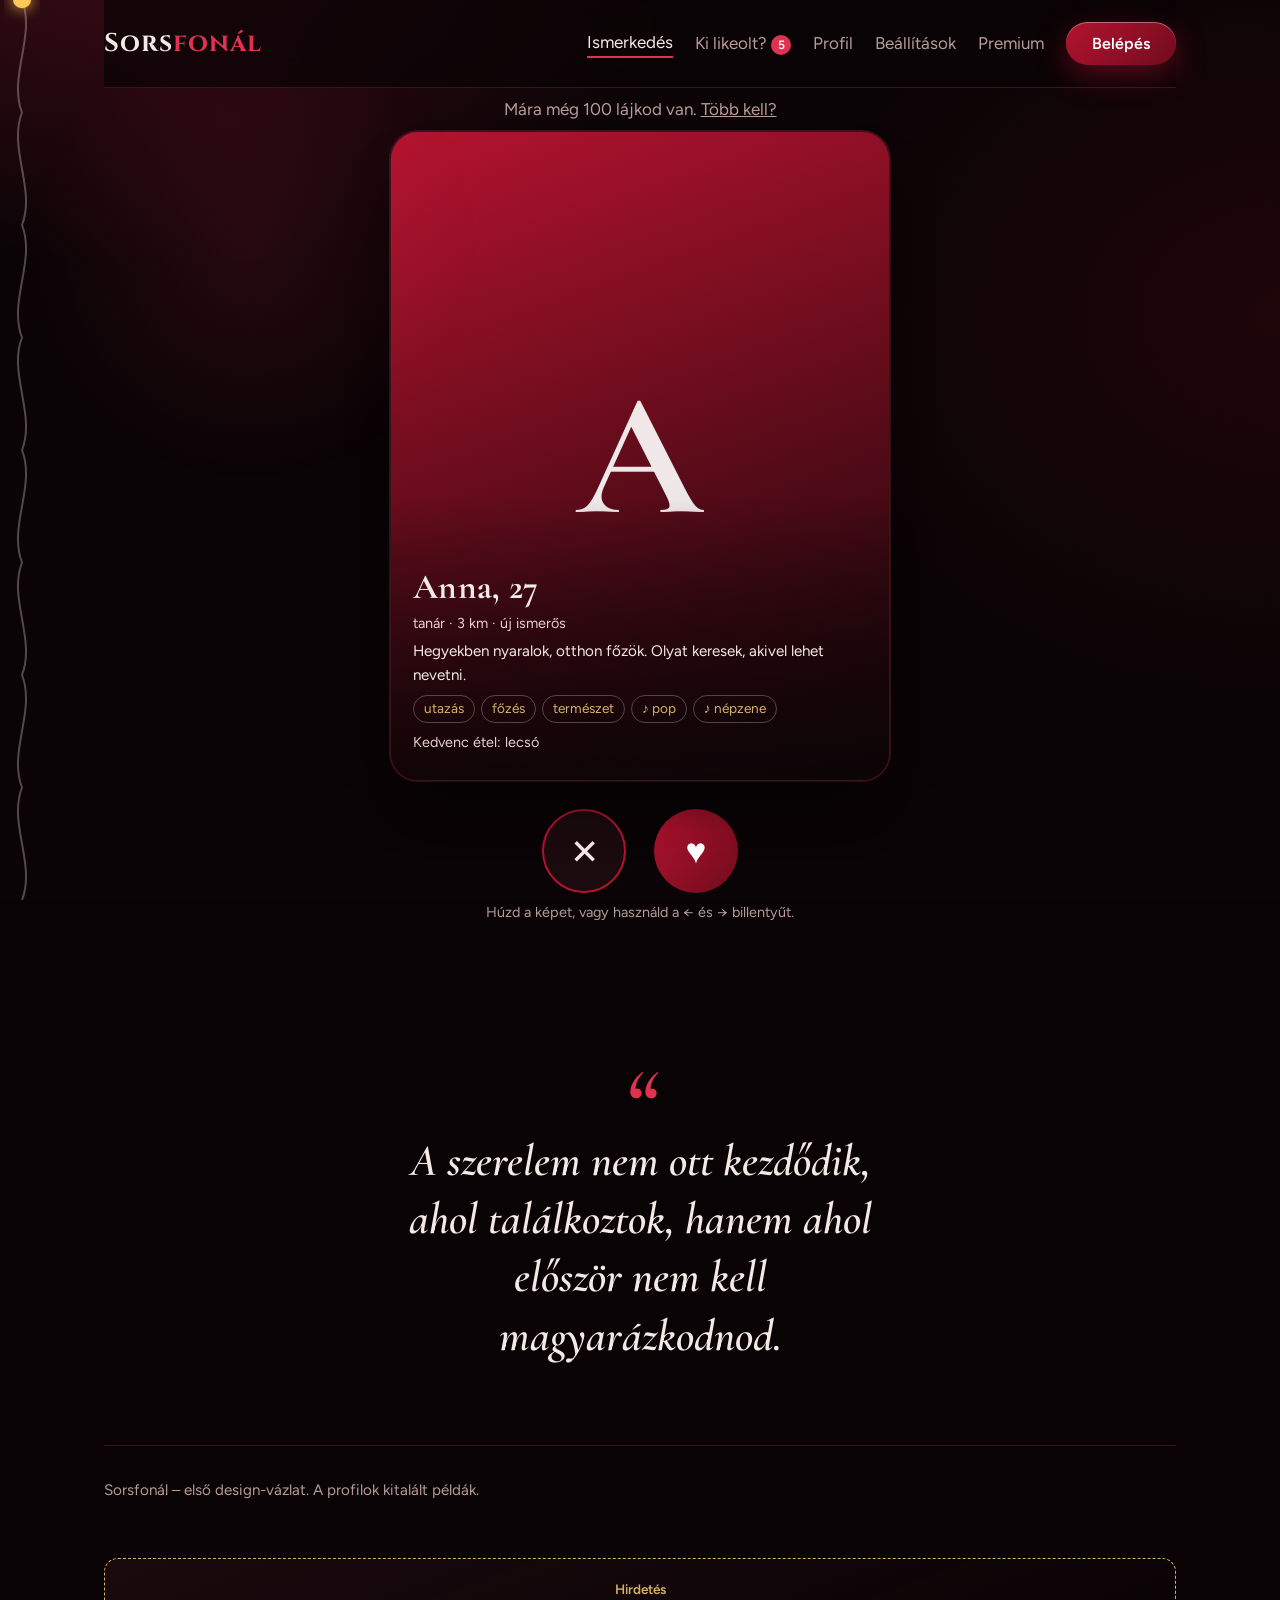
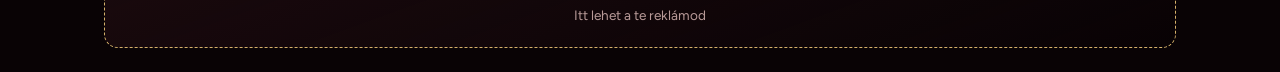
==== commit 0b1f9abb: "Add files via upload" ====
--- a/index.html
+++ b/index.html
@@ -1,73 +1,33 @@
 <!DOCTYPE html>
 <html lang="hu"><head><meta charset="utf-8"><meta name="viewport" content="width=device-width, initial-scale=1">
 <title>Sorsfonál – a vörös fonal már kötődik hozzád</title>
-<link href="https://fonts.googleapis.com/css2?family=Cormorant+Garamond:ital,wght@0,700;1,600&family=Figtree:wght@400;600&display=swap" rel="stylesheet">
+<link href="https://fonts.googleapis.com/css2?family=Cinzel:wght@600;800&family=Cormorant+Garamond:ital,wght@0,600;0,700;1,600&family=Figtree:wght@400;600&display=swap" rel="stylesheet">
 <link rel="stylesheet" href="style.css"><script src="script.js"></script></head>
 <body><div class="wrap">
-<header><a class="logo" href="index.html">Sors<i>fonál</i></a>
-<nav><a href="#emberek">Emberek</a><a href="keresek.html">Mit keresel?</a><a href="profil.html">Profil</a><a href="premium.html">Premium</a><a class="btn" href="belepes.html">Belépés</a></nav></header>
-
-<div class="hero2">
-<div>
-<h1>A vörös fonal<br>már kötődik hozzád.</h1>
-<p class="muted">A régi mesék szerint a sors láthatatlan fonala összeköti azokat, akiknek találkozniuk kell. Döntsd el te: ki az, akinek a másik végét keresnéd?</p>
-<a class="btn" href="belepes.html">Fiók létrehozása</a>
-</div>
-<div id="ismerkedes">
-<p class="muted" id="left" style="text-align:center;margin:0 0 6px"></p>
+<header><a class="logo" href="index.html">Sors<i>fonál</i></a><nav></nav></header>
+<main class="main1">
+<p class="muted" id="left" style="margin:0"></p>
 <div class="deck" id="deck"></div>
 <div class="vote"><button class="big" id="no" data-fx="1" aria-label="Nem">✕</button><button class="big yes" id="yes" data-fx="1" aria-label="Igen">♥</button></div>
-<p class="sub muted" style="font-size:.9rem">Húzd a képet, vagy használd a ← és → billentyűt.</p>
+<p class="sub muted" style="font-size:.9rem;margin:0">Húzd a képet, vagy használd a ← és → billentyűt.</p>
 <p class="sub msg" id="note" role="status"></p>
-</div>
-</div>
-
-<section id="emberek">
-<div class="people-head"><div><h2>Akik most itt vannak</h2><p class="muted">Kitalált példaprofilok, a végleges oldalon valódi emberek lesznek.</p></div>
-<div class="chips" id="chips"></div></div>
-<div class="grid" id="grid"></div>
-</section>
-
-<section><h2>Hogyan működik</h2><div class="steps">
-<div><h3>Mesélj magadról</h3><p class="muted">Pár mondat és néhány érdeklődési kör elég.</p></div>
-<div><h3>Írd le, mit keresel</h3><p class="muted">Komoly kapcsolatot, ismerkedést vagy barátot: mondd el nyíltan.</p></div>
-<div><h3>Kezdj beszélgetni</h3><p class="muted">Ha két ember érdeklődése találkozik, jöhet az első üzenet.</p></div></div></section>
-
-<section><h2>Amit az első tagok mondanak</h2><div class="quotes">
-<blockquote>Három nap után már úgy beszélgettünk, mintha régóta ismernénk egymást.<small>Anna, 27 (példa)</small></blockquote>
-<blockquote>Végre olyan oldal, ahol le lehet írni, mit akarok, és nem kell kitalálni.<small>Bence, 29 (példa)</small></blockquote></div></section>
-
-<div class="cta"><h2>Mit keresel valójában?</h2><a class="btn" href="keresek.html">Leírom</a></div>
-
+</main>
 <div class="lovequote">A szerelem nem ott kezdődik, ahol találkoztok, hanem ahol először nem kell magyarázkodnod.</div>
-<footer>Sorsfonál – első design-vázlat. A profilok és idézetek kitalált példák.</footer>
+<footer>Sorsfonál – első design-vázlat. A profilok kitalált példák.</footer>
 </div>
 <script>
-const P=[
-['Anna',27,3,'Hegyekben nyaralok, otthon főzök. Olyat keresek, akivel lehet nevetni.',['utazás','főzés','természet'],['pop','népzene'],'#B3122E',1],
-['Bence',29,8,'Kosárlabda, gitár, jó beszélgetés egy pohár tea mellett.',['sport','zene','humor'],['rock','jazz'],'#6E0B1D',0],
-['Réka',25,5,'Fényképezek, kávét iszom, és mindig van nálam egy könyv.',['fotózás','könyvek','utazás'],['elektronikus','pop'],'#8C1530',1],
-['Dani',31,12,'Kerékpár, sütés, régi filmek. Vasárnap a legjobb nap.',['sport','film','főzés'],['rock','metál'],'#4A0A15',0],
-['Lilla',26,2,'Koncertek, könyvek, hosszú esti séták a városban.',['zene','könyvek','film'],['jazz','klasszikus'],'#A3162F',0],
-['Márk',30,15,'Futok, utazom, nyelveket tanulok. Hirtelen ötletekre mindig nyitott vagyok.',['sport','utazás','játékok'],['hip-hop','elektronikus'],'#5C0C1B',1],
-['Zsófi',28,6,'Zongorázom, süteményt sütök, és szeretem a csendes estéket.',['zene','főzés','természet'],['klasszikus','jazz'],'#C21F3B',0],
-['Tamás',32,9,'Túrák, fotózás, vasárnapi főzés a barátokkal.',['természet','fotózás','főzés'],['népzene','rock'],'#7A0F22',0]];
 const el=id=>document.getElementById(id);
-const S=load('sf_set',{}),me=load('sf_profile',{}),mine=(me.interests||[]).concat(me.genres||[]);
-const deck=P.filter(p=>p[1]>=(S.min||18)&&p[1]<=(S.max||99));
-const today=()=>new Date().toISOString().slice(0,10);
-const prem=()=>load('sf_premium',false);
-const used=()=>{const d=load('sf_likes',{});return d.day===today()?d.n:0};
-const cap=()=>prem()?Infinity:100;
+const S=SET(),me=load('sf_profile',{}),mine=(me.hobbik||[]).concat(me.zene||[]);
+const deck=PEOPLE.filter(p=>p[1]>=(S.min||18)&&p[1]<=(S.max||99)&&p[2]<=(S.km||100)&&(!S.show||S.show==='all'||p[8]===S.show)&&!liked().includes(p[0])&&!passed().includes(p[0]));
 let i=0;
 function left(){el('left').innerHTML=prem()?'Korlátlan lájk <span class="badge">Prémium</span>':'Mára még '+(cap()-used())+' lájkod van. <a href="premium.html">Több kell?</a>'}
 function cardHtml(p){
  const common=p[4].concat(p[5]).filter(x=>mine.includes(x));
- return '<div class="stamp y">IGEN</div><div class="stamp n">NEM</div><div class="pic" style="background:linear-gradient(160deg,'+p[6]+',#0D0406)">'+p[0][0]+'</div><div class="info"><h2>'+p[0]+', '+p[1]+'</h2><div class="row2">'+(S.hideDist?'':p[2]+' km · ')+(common.length?common.length+' közös érdeklődés':'új ismerős')+'</div><p style="font-size:.95rem">'+p[3]+'</p><div class="tags" style="margin-top:8px">'+p[4].map(x=>'<span>'+x+'</span>').join('')+p[5].map(x=>'<span>♪ '+x+'</span>').join('')+'</div></div>';
+ return '<div class="stamp y">IGEN</div><div class="stamp n">NEM</div><div class="pic" style="background:linear-gradient(160deg,'+p[6]+',#0D0406)">'+p[0][0]+'</div><div class="info"><h2>'+p[0]+', '+p[1]+'</h2><div class="row2">'+p[10]+' · '+(S.hideDist?'':p[2]+' km · ')+(common.length?common.length+' közös érdeklődés':'új ismerős')+'</div><p style="font-size:.95rem">'+p[3]+'</p><div class="tags" style="margin-top:8px">'+p[4].map(x=>'<span>'+x+'</span>').join('')+p[5].map(x=>'<span>♪ '+x+'</span>').join('')+'</div><div class="row2" style="margin-top:8px">Kedvenc étel: '+p[9]+'</div></div>';
 }
 function render(){
  left();const d=el('deck');d.innerHTML='';
- if(i>=deck.length){d.innerHTML='<div class="empty"><div><h2>Mára elfogytak a profilok</h2><p class="muted">Szélesítsd a korhatárt a <a href="profil.html">beállításokban</a>, vagy nézz vissza később.</p></div></div>';el('yes').disabled=el('no').disabled=true;return}
+ if(i>=deck.length){d.innerHTML='<div class="empty"><div><h2>Mára elfogytak a profilok</h2><p class="muted">Szélesítsd a szűrőket a <a href="beallitasok.html">beállításokban</a>, vagy nézz vissza később.</p></div></div>';el('yes').disabled=el('no').disabled=true;return}
  if(deck[i+1]){const b=document.createElement('div');b.className='sw back';b.innerHTML=cardHtml(deck[i+1]);d.appendChild(b)}
  const c=document.createElement('div');c.className='sw';c.innerHTML=cardHtml(deck[i]);d.appendChild(c);drag(c);
 }
@@ -76,17 +36,10 @@
  el('note').textContent='';
  if(yes&&used()>=cap()){el('note').innerHTML='Elfogyott a mai lájkod. A Prémiummal korlátlan lájkod lesz. <a href="premium.html">Megnézem</a>';c.style.transform='';return}
  const p=deck[i],r=c.getBoundingClientRect();
- if(yes)save('sf_likes',{day:today(),n:used()+1});
+ yes?addLike(p):addPass(p);
  sfx(yes?'yes':'no');burst(r.left+r.width/2,r.top+r.height/2,yes?'yes':'no');
  c.style.transform='translateX('+(yes?'140%':'-140%')+') rotate('+(yes?18:-18)+'deg)';c.style.opacity=0;
  setTimeout(()=>{i++;render();if(yes&&p[7])match(p)},300);
-}
-function match(p){
- sfx('match');
- const o=document.createElement('div');o.className='overlay';
- o.innerHTML='<div><h2>Egyezés!</h2><p>Te és '+p[0]+' kölcsönösen tetszetek egymásnak.</p><p style="margin-top:20px"><button class="btn">Tovább</button></p></div>';
- o.querySelector('button').onclick=()=>o.remove();document.body.appendChild(o);
- burst(innerWidth/2,innerHeight/2,'yes');
 }
 function drag(c){let x0=null,dx=0;
  const yS=c.querySelector('.y'),nS=c.querySelector('.n');
@@ -97,12 +50,4 @@
 el('yes').onclick=()=>decide(true);el('no').onclick=()=>decide(false);
 document.onkeydown=e=>{if(e.key==='ArrowRight')decide(true);if(e.key==='ArrowLeft')decide(false)};
 render();
-
-const T=['Mind','utazás','zene','sport','film','főzés'];let cur='Mind';
-function draw(){
- el('chips').innerHTML=T.map(t=>`<button class="chip" aria-pressed="${t===cur}" data-t="${t}">${t}</button>`).join('');
- el('grid').innerHTML=P.filter(p=>cur==='Mind'||p[4].includes(cur)).map(p=>`<article class="person"><div class="pic" style="background:linear-gradient(160deg,${p[6]},#0D0406)">${p[0][0]}</div><div class="in"><h3>${p[0]}, ${p[1]}</h3><p>${p[3]}</p><div class="tags">${p[4].map(x=>`<span>${x}</span>`).join('')}</div><a class="btn ghost" href="#ismerkedes">Megnézem</a></div></article>`).join('');
- el('chips').querySelectorAll('button').forEach(b=>b.onclick=()=>{cur=b.dataset.t;draw()});
-}
-draw();
 </script></body></html>
--- a/style.css
+++ b/style.css
@@ -121,3 +121,53 @@
 .lovequote::before{content:"“";display:block;font-size:6rem;line-height:.6;color:var(--red2)}
 .chip{white-space:nowrap}
 @media(max-width:900px){.hero2{grid-template-columns:1fr;gap:28px}}
+
+/* ===== 3. kör: betűk, vagány világos mód, fonal, új oldalak ===== */
+:root{--disp:'Cinzel',Georgia,serif;--head:'Cormorant Garamond',Georgia,serif}
+.logo,h1{font-family:var(--disp);letter-spacing:.04em}
+.logo{font-size:1.6rem}
+h1{font-size:clamp(2rem,5vw,3.2rem);line-height:1.15}
+h2,h3{letter-spacing:.01em}
+nav a[aria-current=page]{color:var(--ink);border-bottom:2px solid var(--red2)}
+.dot{display:inline-block;min-width:20px;height:20px;line-height:20px;text-align:center;border-radius:10px;background:var(--red2);color:#fff;font-size:.75rem;font-weight:600}
+.scroll-thread{width:36px;left:4px}
+#tdot{filter:drop-shadow(0 0 8px #FFC857)}
+#tpath{filter:drop-shadow(0 0 6px #FF2D55)}
+.ad-rail.l{left:52px}
+.main1{min-height:calc(100vh - 80px);display:flex;flex-direction:column;align-items:center;justify-content:center;padding:8px 0 24px}
+.deck{aspect-ratio:auto;max-width:none;width:min(500px,92vw);height:clamp(440px,calc(100vh - 250px),740px);margin:8px auto}
+.big{width:84px;height:84px;font-size:2.2rem}
+.lovequote{padding:110px 0 80px}
+.tabs2{display:flex;gap:8px;margin:8px 0 24px}
+.likes{display:grid;grid-template-columns:repeat(auto-fill,minmax(250px,1fr));gap:22px}
+.when{font-size:.85rem;color:var(--gold)}
+.rowbtn{display:flex;gap:8px;margin-top:auto}.rowbtn .btn{flex:1;text-align:center;padding:10px}
+.fields{display:grid;grid-template-columns:1fr 1fr;gap:0 16px}
+.fields .full{grid-column:1/-1}
+.pbar{height:10px;border-radius:6px;background:var(--bg);border:1px solid var(--line);overflow:hidden;margin:8px 0 4px}
+.pbar i{display:block;height:100%;background:linear-gradient(90deg,var(--deep),var(--red2),var(--gold));width:0;transition:width .4s}
+.savebar{position:sticky;bottom:14px;margin-top:28px;display:flex;gap:12px;align-items:center;flex-wrap:wrap;background:var(--panel);border:1px solid var(--line);border-radius:999px;padding:10px 14px;box-shadow:0 12px 30px rgba(0,0,0,.4)}
+.photo{width:120px;height:120px;border-radius:50%;object-fit:cover;display:none;margin-bottom:12px;border:3px solid var(--red2)}
+.set label.switch,.set .row{display:flex;justify-content:space-between;align-items:center;gap:16px;margin:12px 0;font-weight:400}
+.set input[type=range]{width:200px;padding:0;accent-color:var(--red2)}
+.set input[type=checkbox],.set input[type=radio]{width:auto}
+.danger{border-color:#c0243e;color:#ff7a8d}
+@media(max-width:600px){.fields{grid-template-columns:1fr}}
+
+/* ---- világos mód: vagány, éles, kontrasztos ---- */
+:root[data-theme=light]{--bg:#F6EDE9;--panel:#FFFFFF;--line:#1A0A0E;--ink:#1A0A0E;--muted:#5A3F43;--red:#E0143C;--red2:#E0143C;--deep:#8E0B24;--gold:#8A5A00;--glow:#FFB6C1;--glow2:#FFD9A0}
+:root[data-theme=light] body{background:radial-gradient(800px 500px at 10% -5%,var(--glow),transparent 60%),radial-gradient(800px 600px at 100% 40%,var(--glow2),transparent 60%),var(--bg);background-attachment:fixed}
+:root[data-theme=light] .person,:root[data-theme=light] .card,:root[data-theme=light] .plan,:root[data-theme=light] .sw,:root[data-theme=light] blockquote,:root[data-theme=light] .cta,:root[data-theme=light] .savebar{border:2px solid #1A0A0E;box-shadow:7px 7px 0 var(--red)}
+:root[data-theme=light] .plan.pro{box-shadow:7px 7px 0 #1A0A0E;border-color:var(--red)}
+:root[data-theme=light] .btn{border:2px solid #1A0A0E;box-shadow:4px 4px 0 #1A0A0E;background:var(--red)}
+:root[data-theme=light] .btn:hover{transform:translate(-2px,-2px);box-shadow:6px 6px 0 #1A0A0E}
+:root[data-theme=light] .btn.ghost{background:#fff;color:#1A0A0E}
+:root[data-theme=light] .big{border:2px solid #1A0A0E;box-shadow:4px 4px 0 #1A0A0E}
+:root[data-theme=light] .big.yes{background:var(--red)}
+:root[data-theme=light] .chip,:root[data-theme=light] .checks label,:root[data-theme=light] input,:root[data-theme=light] select,:root[data-theme=light] textarea{border:1.5px solid #1A0A0E;background:#fff}
+:root[data-theme=light] .chip[aria-pressed=true]{background:#1A0A0E;color:#fff}
+:root[data-theme=light] header{border-bottom:2px solid #1A0A0E;background:color-mix(in srgb,var(--bg) 85%,transparent)}
+:root[data-theme=light] .ad{border:2px dashed #1A0A0E;background:#fff}
+:root[data-theme=light] h1,:root[data-theme=light] h2{text-shadow:2px 2px 0 rgba(224,20,60,.25)}
+:root[data-theme=light] .lovequote{color:#1A0A0E}
+:root[data-theme=light] .tags span{color:#1A0A0E;border-color:#1A0A0E}
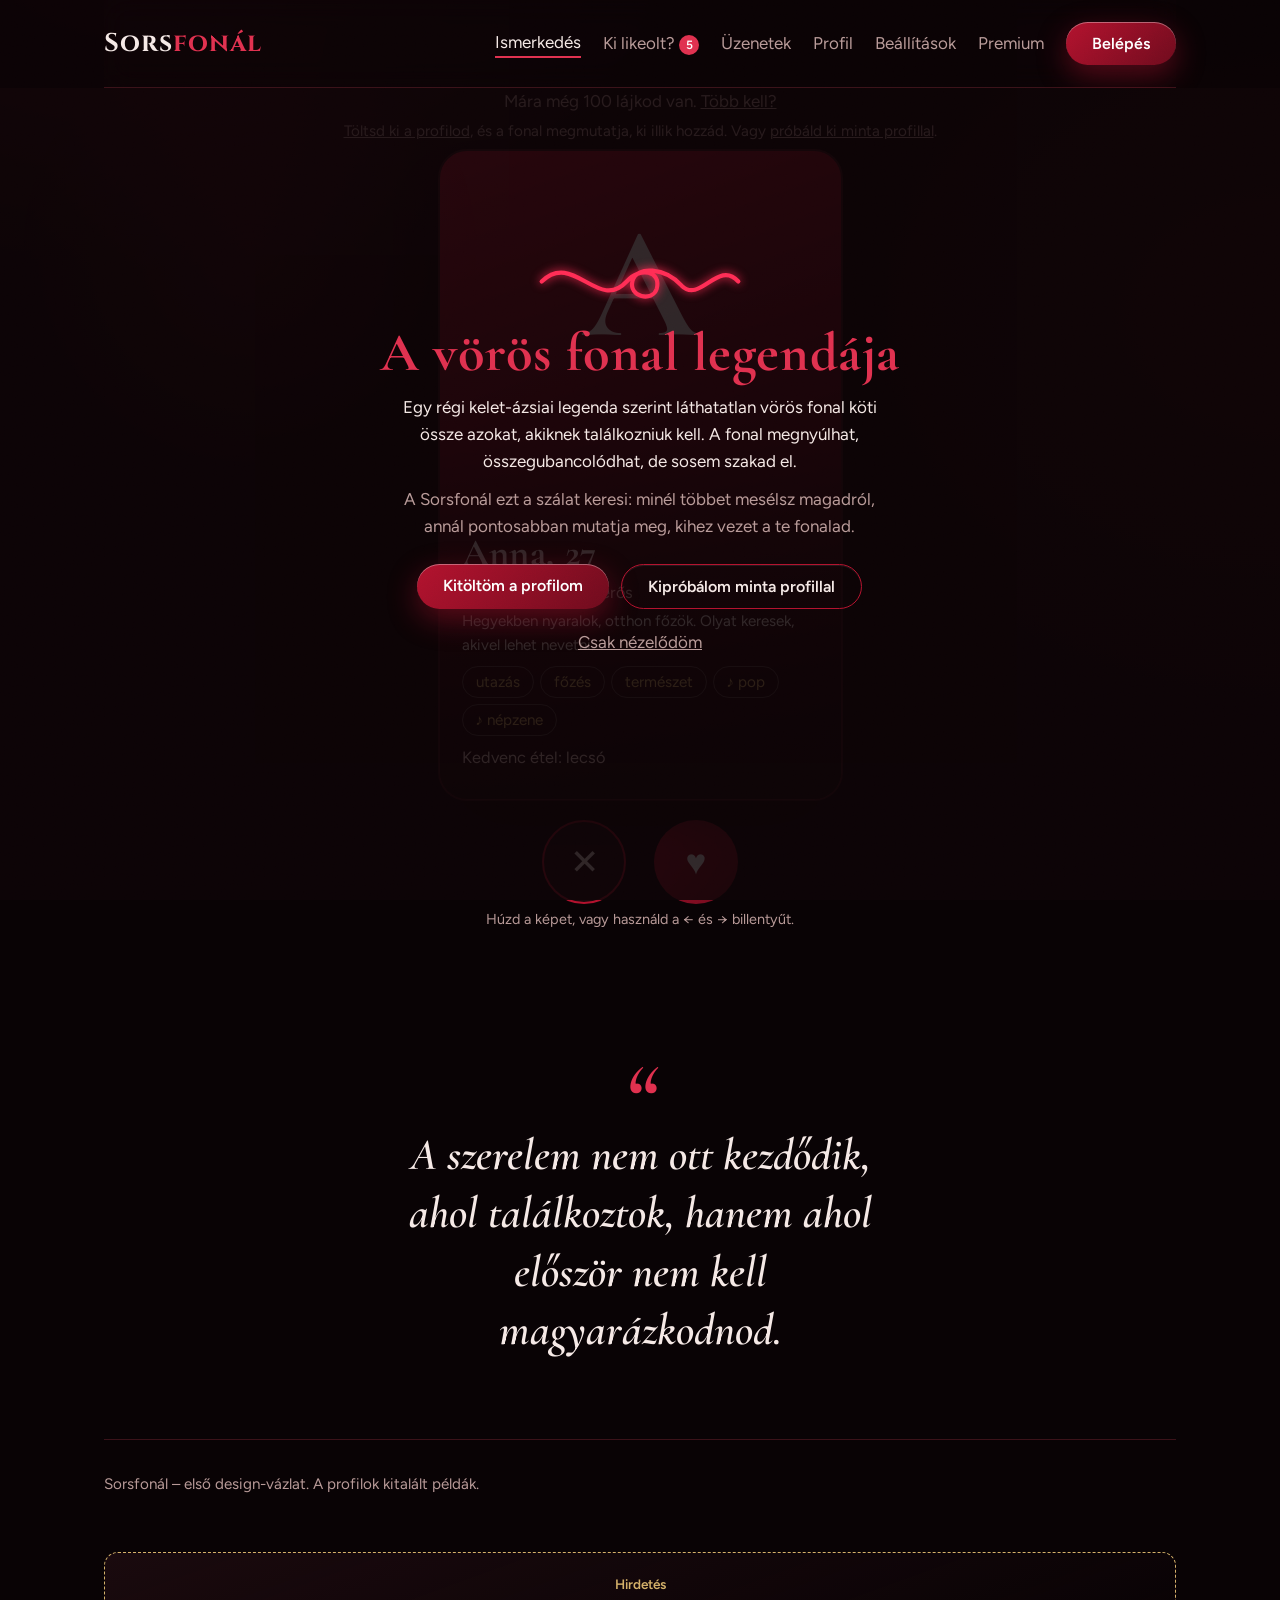
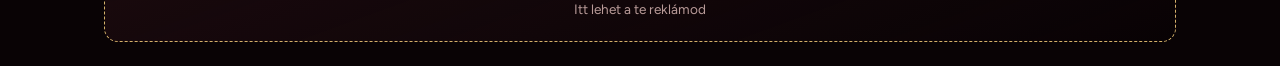
==== commit 1fd7f54b: "Make the red thread the matching mechanic The profile page asks dozens of questions but nothing used" ====
--- a/index.html
+++ b/index.html
@@ -7,6 +7,7 @@
 <header><a class="logo" href="index.html">Sors<i>fonál</i></a><nav></nav></header>
 <main class="main1">
 <p class="muted" id="left" style="margin:0"></p>
+<p class="muted hint" id="hint" hidden><a href="profil.html">Töltsd ki a profilod</a>, és a fonal megmutatja, ki illik hozzád. Vagy <button class="linkish" id="minta1">próbáld ki minta profillal</button>.</p>
 <div class="deck" id="deck"></div>
 <div class="vote"><button class="big" id="no" data-fx="1" aria-label="Nem">✕</button><button class="big yes" id="yes" data-fx="1" aria-label="Igen">♥</button></div>
 <p class="sub muted" style="font-size:.9rem;margin:0">Húzd a képet, vagy használd a ← és → billentyűt.</p>
@@ -17,13 +18,27 @@
 </div>
 <script>
 const el=id=>document.getElementById(id);
-const S=SET(),me=load('sf_profile',{}),mine=(me.hobbik||[]).concat(me.zene||[]);
-const deck=PEOPLE.filter(p=>p[1]>=(S.min||18)&&p[1]<=(S.max||99)&&p[2]<=(S.km||100)&&(!S.show||S.show==='all'||p[8]===S.show)&&!liked().includes(p[0])&&!passed().includes(p[0]));
+const S=SET(),me=sajat(),mine=(me.hobbik||[]).concat(me.zene||[]);
+const show=S.show||({'Nőket':'f','Férfiakat':'m'}[me.kit])||'all';   // ha a beállításokban nincs szűrő, a profilod „Kit szeretnél megismerni?” mezője dönt
+const vanFonal=fonal(PEOPLE[0],me).pct!=null;
+const deck=PEOPLE.filter(p=>p.kor>=(S.min||18)&&p.kor<=(S.max||99)&&p.km<=(S.km||100)&&(show==='all'||p.nem===show)&&!liked().includes(p.nev)&&!passed().includes(p.nev))
+ .map(p=>({p,f:fonal(p,me)}));
+if(vanFonal)deck.sort((a,b)=>b.f.pct-a.f.pct);   // a fonal a legerősebb szálakat hozza előre
+/* a nap fonala: a legerősebb szál, amiről még nem döntöttél; egy napig ugyanaz marad */
+function napiFonal(){const d=load('sf_napi',{});if(d.day===today())return d.nev;
+ const best=vanFonal&&deck[0];if(best)save('sf_napi',{day:today(),nev:best.p.nev});return best?best.p.nev:null}
+const napi=napiFonal(),nk=deck.findIndex(d=>d.p.nev===napi);if(nk>0)deck.unshift(deck.splice(nk,1)[0]);
 let i=0;
 function left(){el('left').innerHTML=prem()?'Korlátlan lájk <span class="badge">Prémium</span>':'Mára még '+(cap()-used())+' lájkod van. <a href="premium.html">Több kell?</a>'}
-function cardHtml(p){
- const common=p[4].concat(p[5]).filter(x=>mine.includes(x));
- return '<div class="stamp y">IGEN</div><div class="stamp n">NEM</div><div class="pic" style="background:linear-gradient(160deg,'+p[6]+',#0D0406)">'+p[0][0]+'</div><div class="info"><h2>'+p[0]+', '+p[1]+'</h2><div class="row2">'+p[10]+' · '+(S.hideDist?'':p[2]+' km · ')+(common.length?common.length+' közös érdeklődés':'új ismerős')+'</div><p style="font-size:.95rem">'+p[3]+'</p><div class="tags" style="margin-top:8px">'+p[4].map(x=>'<span>'+x+'</span>').join('')+p[5].map(x=>'<span>♪ '+x+'</span>').join('')+'</div><div class="row2" style="margin-top:8px">Kedvenc étel: '+p[9]+'</div></div>';
+function cardHtml(d){
+ const p=d.p,f=d.f,common=p.hobbik.concat(p.zene).filter(x=>mine.includes(x));
+ const tag=(x,t)=>'<span'+(mine.includes(x)?' class="k"':'')+'>'+t+'</span>';
+ const tobb=f.sz.filter(x=>!common.includes(x.replace('♪ ','')));   // a címkéken túli közös szálak
+ const also=f.tilt.length?'<div class="row2 gond">⚠ Kizáró okod: '+f.tilt.join(', ')+'</div>'
+  :f.gond.length?'<div class="row2 gond">⚠ '+f.gond.join(' · ')+'</div>'
+  :tobb.length?'<div class="row2 szalak">Közös szál: '+tobb.slice(0,3).join(' · ')+'</div>'
+  :'<div class="row2" style="margin-top:8px">Kedvenc étel: '+p.kedvenc_etel+'</div>';
+ return '<div class="stamp y">IGEN</div><div class="stamp n">NEM</div>'+(p.nev===napi?'<div class="fate">✦ A nap fonala</div>':'')+'<div class="pic" style="background:linear-gradient(160deg,'+p.szin+',#0D0406)">'+p.nev[0]+'</div><div class="info"><h2>'+p.nev+', '+p.kor+'</h2><div class="row2">'+p.foglalkozas+' · '+(S.hideDist?'':p.km+' km · ')+(f.pct!=null?fonalJel(f):common.length?common.length+' közös érdeklődés':'új ismerős')+'</div><p style="font-size:.95rem">'+p.bio+'</p><div class="tags" style="margin-top:8px">'+p.hobbik.map(x=>tag(x,x)).join('')+p.zene.map(x=>tag(x,'♪ '+x)).join('')+'</div>'+also+'</div>';
 }
 function render(){
  left();const d=el('deck');d.innerHTML='';
@@ -32,14 +47,14 @@
  const c=document.createElement('div');c.className='sw';c.innerHTML=cardHtml(deck[i]);d.appendChild(c);drag(c);
 }
 function decide(yes){
- const c=document.querySelector('.sw:not(.back)');if(!c)return;
+ const c=document.querySelector('.sw:not(.back)');if(!c||document.querySelector('.overlay'))return;
  el('note').textContent='';
  if(yes&&used()>=cap()){el('note').innerHTML='Elfogyott a mai lájkod. A Prémiummal korlátlan lájkod lesz. <a href="premium.html">Megnézem</a>';c.style.transform='';return}
- const p=deck[i],r=c.getBoundingClientRect();
+ const p=deck[i].p,r=c.getBoundingClientRect();
  yes?addLike(p):addPass(p);
  sfx(yes?'yes':'no');burst(r.left+r.width/2,r.top+r.height/2,yes?'yes':'no');
  c.style.transform='translateX('+(yes?'140%':'-140%')+') rotate('+(yes?18:-18)+'deg)';c.style.opacity=0;
- setTimeout(()=>{i++;render();if(yes&&p[7])match(p)},300);
+ setTimeout(()=>{i++;render();if(yes&&p.lajkolt)match(p)},300);
 }
 function drag(c){let x0=null,dx=0;
  const yS=c.querySelector('.y'),nS=c.querySelector('.n');
@@ -49,5 +64,14 @@
 }
 el('yes').onclick=()=>decide(true);el('no').onclick=()=>decide(false);
 document.onkeydown=e=>{if(e.key==='ArrowRight')decide(true);if(e.key==='ArrowLeft')decide(false)};
+function minta(){mintaProfil();save('sf_intro',true);location.reload()}
+el('hint').hidden=vanFonal;el('minta1').onclick=minta;
+/* első látogatás: a vörös fonal legendája */
+if(!vanFonal&&!load('sf_intro',false)){
+ const o=document.createElement('div');o.className='overlay';o.setAttribute('role','dialog');o.setAttribute('aria-label','A vörös fonal legendája');
+ o.innerHTML='<div class="mbox"><svg class="mthread solo" viewBox="0 0 240 90" aria-hidden="true"><path pathLength="1" d="'+SZAL_UT+'"/></svg><h2>A vörös fonal legendája</h2><p>Egy régi kelet-ázsiai legenda szerint láthatatlan vörös fonal köti össze azokat, akiknek találkozniuk kell. A fonal megnyúlhat, összegubancolódhat, de sosem szakad el.</p><p class="muted">A Sorsfonál ezt a szálat keresi: minél többet mesélsz magadról, annál pontosabban mutatja meg, kihez vezet a te fonalad.</p><p class="mbtn"><a class="btn" data-fx="1" href="profil.html">Kitöltöm a profilom</a> <button class="btn ghost" data-fx="1" id="minta2">Kipróbálom minta profillal</button></p><p><button class="linkish" id="skip">Csak nézelődöm</button></p></div>';
+ document.body.appendChild(o);save('sf_intro',true);
+ el('minta2').onclick=minta;el('skip').onclick=()=>o.remove();
+}
 render();
 </script></body></html>
--- a/style.css
+++ b/style.css
@@ -171,3 +171,141 @@
 :root[data-theme=light] h1,:root[data-theme=light] h2{text-shadow:2px 2px 0 rgba(224,20,60,.25)}
 :root[data-theme=light] .lovequote{color:#1A0A0E}
 :root[data-theme=light] .tags span{color:#1A0A0E;border-color:#1A0A0E}
+
+/* ===== 4. kör: nagyobb kártya, sárga pont a fonal végén ===== */
+.scroll-thread{overflow:visible}
+#tdot{position:fixed;left:0;top:0;width:20px;height:20px;margin:-10px 0 0 -10px;border-radius:50%;background:radial-gradient(circle at 35% 35%,#FFF3B0,#FFC400 70%);box-shadow:0 0 0 3px rgba(255,196,0,.35),0 0 18px 6px rgba(255,196,0,.75);z-index:8;pointer-events:none;filter:none}
+:root[data-theme=light] #tdot{border:2px solid #1A0A0E}
+.main1{padding:0 0 12px;justify-content:flex-start}
+.deck{width:min(660px,94vw);height:clamp(520px,calc(100vh - 170px),900px);margin:6px auto}
+.sw h2{font-size:2.9rem}
+.sw .info{padding:110px 30px 30px}
+.sw .info p{font-size:1.1rem}
+.sw .row2{font-size:1.02rem}
+.sw .tags span{font-size:.95rem;padding:3px 13px}
+.sw .pic{font-size:16rem}
+.vote{margin:14px 0 4px}
+@media(max-width:700px){.deck{height:clamp(480px,calc(100vh - 200px),760px)}.sw h2{font-size:2.2rem}}
+
+/* ===== 5. kör: telefon-arányú kártya, oldalhosszú fonal ===== */
+#thr{position:absolute;left:0;top:0;width:44px;pointer-events:none;z-index:6;color:var(--ink)}
+#tsvg{position:absolute;left:4px;top:0;overflow:visible}
+#tdot{position:absolute;left:0;top:0}
+#tpath{filter:drop-shadow(0 0 6px #FF2D55)}
+.deck{width:min(94vw,460px,calc((100vh - 150px)*.58));height:min(calc(100vh - 150px),900px);min-height:480px;margin:6px auto}
+.sw h2{font-size:2.4rem}
+.sw .pic{font-size:13rem}
+.sw .info{padding:90px 22px 24px}
+.sw .info p{font-size:1rem}
+
+/* ===== 6. kör: rövid fonal-farok, telefonbarát elrendezés ===== */
+body{overflow-x:clip}
+#tbase{display:none}
+header{background:color-mix(in srgb,var(--bg) 45%,transparent)}
+.deck{width:min(94vw,clamp(260px,calc((100vh - 250px)*.62),460px));height:clamp(420px,calc(100vh - 250px),860px);min-height:0}
+@supports (height:100svh){.deck{width:min(94vw,clamp(260px,calc((100svh - 250px)*.62),460px));height:clamp(420px,calc(100svh - 250px),860px)}}
+.sw .pic{place-items:start center;padding-top:9%;font-size:10rem}
+@media(max-width:700px){
+ header{position:static;flex-direction:column;align-items:flex-start;padding:14px 0 10px;gap:8px}
+ nav{width:100%;flex-wrap:nowrap;overflow-x:auto;gap:16px;padding-bottom:6px;white-space:nowrap;scrollbar-width:none}
+ nav::-webkit-scrollbar{display:none}
+ nav .btn{padding:8px 18px;flex:none}
+ .wrap{padding:0 22px}
+ #tdot{width:14px;height:14px;margin:-7px 0 0 -7px}
+ #tpath{stroke-width:4}
+ .main1{padding-bottom:4px}
+ .big{width:72px;height:72px}
+ .sw h2{font-size:2rem}
+ .sw .pic{font-size:8rem}
+ .lovequote{padding:70px 0 50px}
+ .card{margin:20px auto 50px;padding:22px}
+}
+header{box-shadow:0 0 0 100vmax color-mix(in srgb,var(--bg) 55%,transparent);clip-path:inset(0 -100vmax)}
+[hidden]{display:none!important}
+.card h1{margin-top:14px}
+@media(max-width:700px){
+ .likes{grid-template-columns:1fr;gap:16px}
+ .likes .pic{aspect-ratio:2/1;font-size:4.5rem}
+}
+
+/* ===== 7. kör: a fonal mint mérce, egyezés-pillanat, üzenetek ===== */
+.fonal{display:inline-flex;align-items:center;gap:6px;color:var(--red2);font-size:.92rem;font-weight:600;white-space:nowrap}
+.fonal b{font-weight:700}
+.szal{width:44px;height:12px;flex:none;overflow:visible}
+.fonal.eros .szal{filter:drop-shadow(0 0 5px #FF2D55)}
+.sw .fonal{color:#FF8A9C;font-size:inherit}
+.sw .tags span.k{background:#E0314F;border-color:#E0314F;color:#fff}
+.sw .szalak{color:#F2C46B}
+.sw .gond{color:#FFB3BE}
+.sw .fate{position:absolute;top:16px;left:50%;transform:translateX(-50%);z-index:2;white-space:nowrap;background:linear-gradient(135deg,#FFE9A8,#D4B16A);color:#1a0a0e;border-radius:999px;padding:4px 16px;font-size:.88rem;font-weight:600;box-shadow:0 0 0 3px rgba(255,196,0,.25),0 0 22px rgba(255,196,0,.5)}
+.person .fonal{font-size:.88rem}
+.tags.k{justify-content:center;margin-top:14px}
+.tags.k span{color:var(--ink);border-color:var(--red2);background:color-mix(in srgb,var(--red2) 16%,transparent)}
+.hint{margin:4px 0 0;font-size:.95rem;text-align:center}
+.linkish{background:none;border:0;padding:0;color:inherit;font:inherit;text-decoration:underline;cursor:pointer}
+/* egyezés és bemutatkozás: a fonal kirajzolódik a két profil között */
+.overlay .mbox{max-width:560px}
+.overlay p{max-width:46ch;margin:10px auto 0}
+.overlay .mbtn{margin-top:24px;display:flex;gap:12px;justify-content:center;flex-wrap:wrap}
+.overlay .linkish{color:var(--muted);margin-top:10px}
+.pair{display:flex;align-items:center;justify-content:center;margin-bottom:18px}
+.mav{width:96px;height:96px;border-radius:50%;flex:none;display:grid;place-items:center;overflow:hidden;font:700 3rem var(--head);color:#fff;border:3px solid var(--red2);box-shadow:0 0 30px rgba(224,49,79,.45);animation:pop .5s cubic-bezier(.2,1.5,.4,1) both;position:relative;z-index:1}
+.mav:last-child{animation-delay:1.25s}
+.mav img{width:100%;height:100%;object-fit:cover}
+.mthread{width:min(240px,40vw);height:auto;margin:0 -10px;overflow:visible}
+.mthread.solo{display:block;margin:0 auto 6px;width:200px}
+.mthread path{fill:none;stroke:#FF2D55;stroke-width:5;stroke-linecap:round;stroke-dasharray:1;stroke-dashoffset:1;filter:drop-shadow(0 0 6px #FF2D55);animation:draw 1.3s .25s cubic-bezier(.6,0,.3,1) forwards}
+@keyframes draw{to{stroke-dashoffset:0}}
+@keyframes pop{from{transform:scale(0)}}
+@media(prefers-reduced-motion:reduce){.mthread path{animation:none;stroke-dashoffset:0}.mav{animation:none}}
+:root[data-theme=light] .overlay{background:rgba(246,237,233,.94)}
+:root[data-theme=light] .mav{border-color:#1A0A0E;box-shadow:4px 4px 0 #1A0A0E}
+:root[data-theme=light] .mthread path{stroke:#E0143C;filter:none}
+/* üzenetek */
+.chat{display:grid;grid-template-columns:300px 1fr;gap:20px;height:calc(100vh - 190px);min-height:480px;margin:20px 0 10px}
+.clist,.cpane{background:var(--panel);border-radius:22px;overflow:hidden;box-shadow:0 1px 0 rgba(255,255,255,.07) inset,0 34px 60px -26px rgba(0,0,0,.75),0 0 0 1px var(--line)}
+.clist{padding:18px 12px;overflow:auto}
+.clist h1{font-size:1.8rem;margin:0 8px 12px}
+.clist>div>p{padding:0 8px}
+.citem{display:flex;align-items:center;gap:12px;width:100%;text-align:left;background:none;border:0;border-radius:16px;padding:10px;color:var(--ink);font:inherit;cursor:pointer}
+.citem:hover,.citem.on{background:color-mix(in srgb,var(--red2) 15%,transparent)}
+.ctext{flex:1;min-width:0}
+.ctext small{display:block;color:var(--muted);font-size:.88rem;white-space:nowrap;overflow:hidden;text-overflow:ellipsis}
+.citem .dot{padding:0 6px}
+.cav{width:48px;height:48px;border-radius:50%;flex:none;display:grid;place-items:center;font:700 1.5rem var(--head);color:#fff}
+.cpane{display:flex;flex-direction:column;padding:0}
+.cnone{margin:auto;padding:24px;text-align:center}
+.chead{display:flex;align-items:center;gap:12px;padding:14px 18px;border-bottom:1px solid var(--line)}
+.chead small{display:block;color:var(--muted);font-size:.88rem}
+.chead>div{min-width:0}
+.chead b,.chead small{white-space:nowrap;overflow:hidden;text-overflow:ellipsis}
+.chead .fonal{margin-left:auto}
+.back{display:none;place-items:center;width:40px;height:40px;flex:none;border-radius:50%;border:1px solid var(--line);background:none;color:var(--ink);font-size:1.2rem;cursor:pointer}
+.tags.k.cthreads{justify-content:flex-start;margin:0;padding:12px 18px 0}
+.crandi{padding:8px 18px 0;font-size:.9rem;color:var(--muted)}
+.msgs{flex:1;overflow:auto;padding:18px;display:flex;flex-direction:column;gap:8px}
+.cempty{text-align:center;margin:auto 0 8px}
+.bub{max-width:75%;padding:10px 14px;border-radius:18px 18px 18px 4px;background:var(--bg);border:1px solid var(--line);align-self:flex-start;line-height:1.45}
+.bub.en{align-self:flex-end;border-radius:18px 18px 4px 18px;background:linear-gradient(135deg,var(--red),var(--deep));color:#fff;border-color:transparent}
+.typing i{display:inline-block;width:7px;height:7px;margin:0 2px;border-radius:50%;background:var(--muted);animation:blink 1s infinite}
+.typing i:nth-child(2){animation-delay:.15s}.typing i:nth-child(3){animation-delay:.3s}
+@keyframes blink{50%{opacity:.25}}
+.ice{display:flex;gap:8px;flex-wrap:wrap;padding:0 18px 4px}
+.ice .chip{white-space:normal;text-align:left;font-weight:400;color:var(--ink)}
+.cform{display:flex;gap:10px;padding:14px 18px;border-top:1px solid var(--line)}
+.cform input{flex:1;border-radius:999px}
+.chatnote{font-size:.85rem;margin-bottom:8px}
+:root[data-theme=light] .clist,:root[data-theme=light] .cpane{border:2px solid #1A0A0E;box-shadow:7px 7px 0 var(--red)}
+:root[data-theme=light] .bub{background:#fff;border-color:#1A0A0E}
+:root[data-theme=light] .bub.en{border-color:#1A0A0E;background:var(--red);color:#fff}
+@media(max-width:700px){
+ .chat{grid-template-columns:1fr;height:auto;min-height:0;margin-top:8px}
+ .chat .cpane{display:none}
+ .chat.open .clist{display:none}
+ .chat.open .cpane{display:flex;height:calc(100svh - 140px)}
+ .back{display:grid}
+ .chead{padding:12px}
+ .chead .fonal span{display:none}
+ .mav{width:76px;height:76px;font-size:2.4rem}
+ .overlay h2{font-size:2.6rem}
+}
